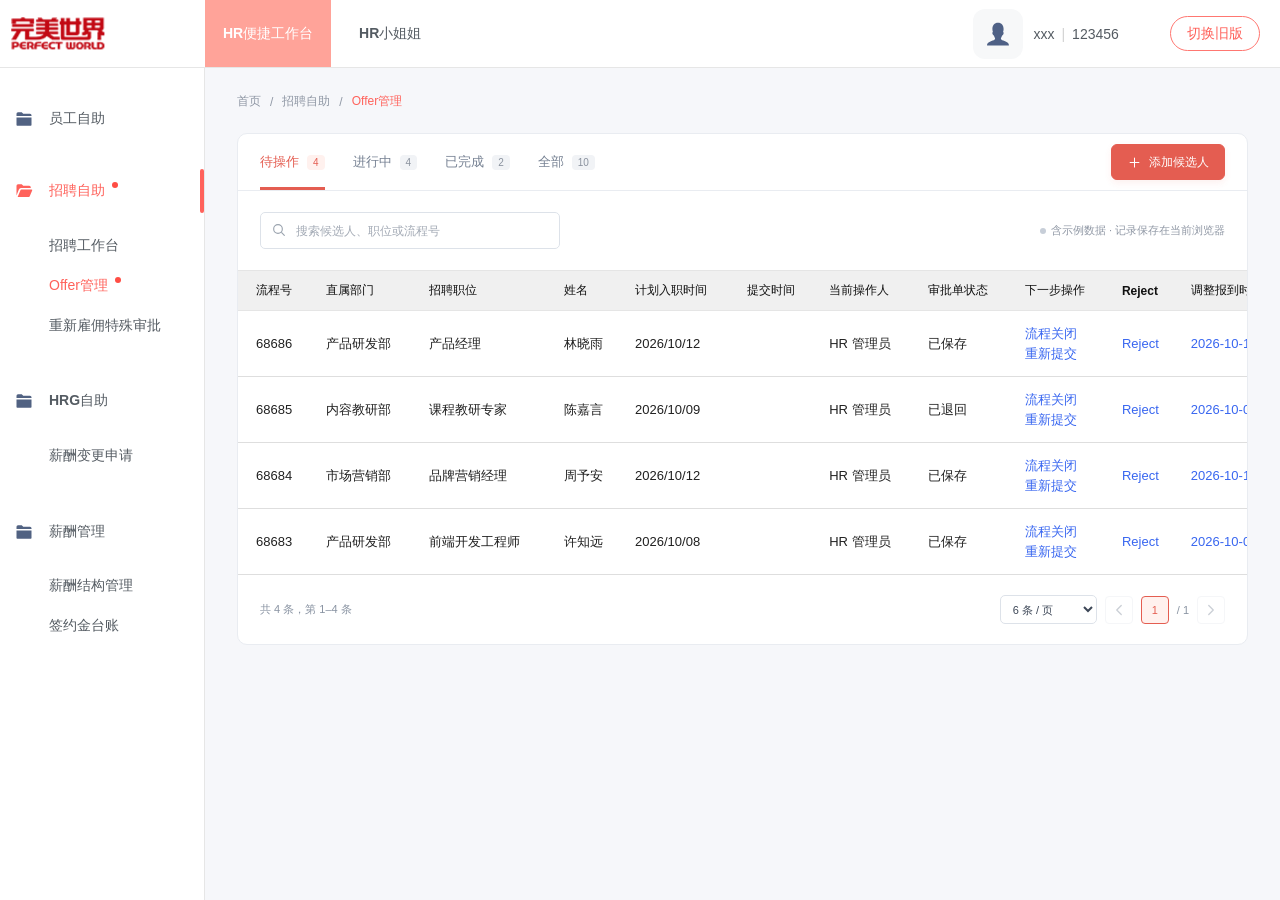
==== index.html @ d9fd983a "Add effective dates and option content to compensation changes" ====
<!doctype html>
<html lang="zh-CN">
<head>
  <meta charset="UTF-8">
  <meta name="viewport" content="width=device-width, initial-scale=1.0">
  <title>Offer流程管理 · HR便捷工作台</title>
  <link rel="stylesheet" href="styles.css?v=20261019-payroll-change-fields">
  <script src="payroll-policy.js?v=20261014-signing-demo" defer></script>
  <script src="employee-payroll.js?v=20261019-payroll-change-fields" defer></script>
  <script src="salary-change.js?v=20261014-signing-demo" defer></script>
  <script src="payroll.js?v=20261014-signing-demo" defer></script>
  <script src="app.js?v=20261014-signing-demo" defer></script>
</head>
<body>
  <header class="reference-header">
    <a class="reference-brand" href="#/offers" data-offer-home aria-label="完美世界首页"><img src="[data-uri]" alt="完美世界 PERFECT WORLD"></a>
    <nav class="reference-workspaces" aria-label="工作台导航">
      <a href="#/offers" class="workspace-tab selected" data-offer-home aria-current="page">HR便捷工作台</a>
      <button type="button" class="workspace-tab" data-shell-entry="HR小姐姐">HR小姐姐</button>
    </nav>
    <div class="reference-profile">
      <span class="reference-avatar" aria-hidden="true"><svg viewBox="0 0 32 32" fill="currentColor"><path d="M16 3c-4.1 0-6.4 3.1-6.4 7.3 0 1.3.2 2.4.6 3.5-.8.3-.8 1.7-.3 2.6.4.8.7 1.3 1.3 1.3.7 1.8 1.5 2.8 1.5 3.4 0 1-1 1.7-2.8 2.4-3.8 1.5-6.4 2.6-6.4 5.5h25c0-2.9-2.6-4-6.4-5.5-1.8-.7-2.8-1.4-2.8-2.4 0-.6.8-1.6 1.5-3.4.6 0 .9-.5 1.3-1.3.5-.9.5-2.3-.3-2.6.4-1.1.6-2.2.6-3.5C22.4 6.1 20.1 3 16 3Z"/></svg></span>
      <span class="reference-user">xxx<span class="reference-user-divider">|</span>123456</span>
      <button type="button" class="switch-legacy" data-shell-entry="旧版系统">切换旧版</button>
    </div>
  </header>
  <aside class="reference-sidebar" aria-label="主导航">
    <nav class="reference-menu" aria-label="自助服务导航">
      <button type="button" class="shell-parent" data-shell-entry="员工自助"><svg viewBox="0 0 24 24" aria-hidden="true" fill="currentColor"><path d="M2 7V5a2 2 0 0 1 2-2h5l2 2h9a2 2 0 0 1 2 2v1H2Zm0 3h20v10a1 1 0 0 1-1 1H3a1 1 0 0 1-1-1V10Z"/></svg><span>员工自助</span></button>
      <div class="recruitment-group">
        <button type="button" class="shell-parent selected" id="recruitment-toggle" aria-expanded="true" aria-controls="recruitment-submenu"><svg viewBox="0 0 24 24" aria-hidden="true" fill="currentColor"><path d="M2 18V5a2 2 0 0 1 2-2h5l2 2h8a2 2 0 0 1 2 2v1H8a3 3 0 0 0-2.8 2L2 18Zm5.4-7.2A1.3 1.3 0 0 1 8.6 10H22a1 1 0 0 1 .9 1.4l-3.4 8A1 1 0 0 1 18.6 20H3.5l3.9-9.2Z"/></svg><span>招聘自助<span class="reference-notification" aria-hidden="true"></span></span></button>
        <div class="reference-submenu" id="recruitment-submenu">
          <button type="button" class="shell-subitem" data-shell-entry="招聘工作台">招聘工作台</button>
          <a href="#/offers" class="shell-subitem selected" data-offer-home aria-current="page"><span>Offer管理<span class="reference-notification" aria-hidden="true"></span></span></a>
          <button type="button" class="shell-subitem" data-shell-entry="重新雇佣特殊审批">重新雇佣特殊审批</button>
        </div>
      </div>
      <div class="hrg-group">
        <button type="button" class="shell-parent" id="hrg-toggle" aria-expanded="true" aria-controls="hrg-submenu"><svg viewBox="0 0 24 24" aria-hidden="true" fill="currentColor"><path d="M2 7V5a2 2 0 0 1 2-2h5l2 2h9a2 2 0 0 1 2 2v1H2Zm0 3h20v10a1 1 0 0 1-1 1H3a1 1 0 0 1-1-1V10Z"/></svg><span>HRG自助</span></button>
        <div class="reference-submenu" id="hrg-submenu">
          <a href="#/hrg/salary-change" class="shell-subitem" data-hrg-page="salary-change">薪酬变更申请</a>
        </div>
      </div>
      <div class="payroll-group">
        <button type="button" class="shell-parent" id="payroll-toggle" aria-expanded="true" aria-controls="payroll-submenu"><svg viewBox="0 0 24 24" aria-hidden="true" fill="currentColor"><path d="M2 7V5a2 2 0 0 1 2-2h5l2 2h9a2 2 0 0 1 2 2v1H2Zm0 3h20v10a1 1 0 0 1-1 1H3a1 1 0 0 1-1-1V10Z"/></svg><span>薪酬管理</span></button>
        <div class="reference-submenu" id="payroll-submenu">
          <a href="#/payroll/projects" class="shell-subitem" data-payroll-page="projects">薪酬结构管理</a>
          <a href="#/payroll/signing-bonus" class="shell-subitem" data-payroll-page="signing-bonus">签约金台账</a>
        </div>
      </div>
    </nav>
  </aside>
  <div class="app-shell">
    <main id="app"></main>
  </div>
  <dialog id="offer-dialog" class="offer-dialog" aria-labelledby="offer-dialog-title">
    <div id="offer-modal-header" class="offer-modal-header"></div>
    <div id="offer-modal-body" class="offer-modal-body"></div>
    <div id="offer-modal-footer" class="offer-modal-footer"></div>
  </dialog>
  <dialog id="employee-payroll-dialog" aria-labelledby="employee-payroll-title">
    <form id="employee-payroll-form" novalidate>
      <div class="dialog-heading"><h2 id="employee-payroll-title">编辑发薪项目</h2><button type="button" class="icon-button" data-close-employee-payroll aria-label="关闭发薪项目编辑">×</button></div>
      <div id="employee-payroll-body"></div>
      <div class="dialog-footer"><button type="button" class="button" data-close-employee-payroll>取消</button><button type="submit" class="button primary" id="save-employee-payroll">保存</button></div>
    </form>
  </dialog>
  <div id="toast" class="toast" popover="manual" role="status" aria-live="polite" hidden></div>
  <dialog id="action-dialog" aria-labelledby="dialog-title"><form id="dialog-form"><div class="dialog-heading"><h2 id="dialog-title"></h2><button type="button" class="icon-button" data-close-dialog aria-label="关闭弹窗"><span data-icon="x"></span></button></div><div id="dialog-content"></div><div class="dialog-footer"><button type="button" class="button" data-close-dialog>取消</button><button class="button primary" type="submit" id="dialog-confirm">确认</button></div></form></dialog>
</body>
</html>
---- styles.css ----
:root{--primary:#e45d51;--primary-hover:#d84e42;--primary-soft:#fff1ee;--text:#253041;--muted:#7b8595;--line:#e9ecf1;--surface:#fff;--background:#f6f7fa;--green:#278668;--radius:10px;font-family:"Microsoft YaHei","PingFang SC",-apple-system,BlinkMacSystemFont,"Segoe UI",sans-serif;color:var(--text);font-size:14px;font-synthesis:none}
*{box-sizing:border-box}body{margin:0;background:var(--background)}button,input,select,textarea{font:inherit}button,a,input,select,textarea{-webkit-tap-highlight-color:transparent}button{cursor:pointer}button:disabled{cursor:not-allowed;opacity:.45}a{color:inherit;text-decoration:none}button{color:inherit}button:focus-visible,a:focus-visible{outline:3px solid #e45d5170;outline-offset:3px}input:focus,select:focus,textarea:focus{outline:0;border-color:var(--primary);box-shadow:0 0 0 3px #e45d5110}svg.icon{width:18px;height:18px;flex-shrink:0;display:inline-block;vertical-align:middle;stroke-width:1.7}[hidden]{display:none!important}.sidebar{position:fixed;inset:0 auto 0 0;width:218px;background:#fff;border-right:1px solid var(--line);z-index:30;display:flex;flex-direction:column}.brand{height:88px;display:flex;gap:11px;align-items:center;padding:0 27px}.brand-symbol{font-family:Arial,sans-serif;font-weight:800;font-size:29px;color:white;letter-spacing:-4px;background:var(--primary);border-radius:12px;width:42px;height:42px;line-height:42px;padding-left:8px;transform:rotate(-4deg)}.brand-symbol span{font-size:26px}.brand strong{font-size:22px;letter-spacing:2px;display:block;line-height:1.3}.brand small{display:block;font-size:10px;letter-spacing:2px;color:var(--muted);margin-top:3px}.workspace-label{font-size:11px;color:#98a0ad;letter-spacing:1px;padding:26px 28px 19px}.nav-group{display:flex;align-items:center;gap:12px;font-size:13px;padding:13px 26px;color:#586274}.nav-chevron{margin-left:auto}.nav-chevron svg.icon{width:13px}.nav-item{display:flex;align-items:center;gap:12px;margin:8px 14px;padding:14px 16px 14px 27px;font-size:13px;border-radius:7px}.nav-item.active{background:var(--primary-soft);color:var(--primary);font-weight:600}.nav-dot{width:6px;height:6px;border-radius:50%;background:currentColor}.sidebar-bottom{margin:auto 18px 20px;padding-top:19px;border-top:1px solid var(--line);display:flex;align-items:center;gap:10px}.sidebar-avatar{height:34px;width:34px;display:grid;place-items:center;background:#f1f3f6;color:#808999;font-size:11px;border-radius:9px}.sidebar-bottom strong{font-size:12px;font-weight:500}.sidebar-bottom small{display:block;color:#98a0ad;font-size:10px;margin-top:5px}.app-shell{margin-left:218px}.topbar{height:70px;background:white;border-bottom:1px solid var(--line);padding:0 32px;display:flex;align-items:center;justify-content:space-between}.platform-name{font-size:14px;font-weight:600;display:flex;align-items:center;gap:18px}.platform-name>span:last-child{font-weight:400;color:var(--muted);font-size:13px}.topbar-divider{height:15px;width:1px;background:#dfe3e9}.user-profile{display:flex;gap:10px;align-items:center;font-size:12px}.user-avatar{width:30px;height:30px;background:#f5e9df;color:#ac7861;border-radius:50%;display:grid;place-items:center;font-size:10px}.environment-badge{color:#7c8490;border:1px solid var(--line);border-radius:4px;font-size:10px;padding:3px 6px;margin-right:10px}main{padding:25px 32px 30px;max-width:1920px;margin:auto;min-height:calc(100vh - 115px)}.breadcrumb{display:flex;align-items:center;gap:9px;color:#9098a5;font-size:12px;margin:0 0 23px}.breadcrumb svg{width:12px!important;height:12px!important}.breadcrumb .current{color:#566173}.page-heading{display:flex;align-items:center;justify-content:space-between;gap:16px;margin-bottom:25px}.eyebrow{font-size:10px;letter-spacing:1.8px;color:#a5aab4;margin-bottom:7px}.page-heading h1{font-size:25px;letter-spacing:.4px;font-weight:600;margin:0 0 9px}.page-heading p{font-size:12px;color:var(--muted);margin:0;line-height:1.8}.button{min-height:35px;border:1px solid #dfe3ea;border-radius:6px;padding:8px 15px;background:#fff;display:inline-flex;justify-content:center;align-items:center;gap:7px;white-space:nowrap;font-size:12px;line-height:1.5;transition:background .15s,border-color .15s}.button:hover{background:#f8f9fb;border-color:#c9ced6}.button.primary{background:var(--primary);border-color:var(--primary);color:#fff;box-shadow:0 3px 7px #e45d5117}.button.primary:hover{background:var(--primary-hover);border-color:var(--primary-hover)}.button.danger{background:#dc4d4d;color:white;border-color:#dc4d4d}.button.large{min-height:40px;padding:10px 18px;font-size:13px}.button.quiet{background:transparent;border-color:transparent;color:var(--muted)}.button svg.icon{height:15px;width:15px}.summary-grid{display:grid;grid-template-columns:repeat(4,1fr);gap:16px;margin-bottom:24px}.summary-card{background:white;border:1px solid var(--line);border-radius:var(--radius);padding:20px 22px;display:flex;justify-content:space-between;gap:12px}.summary-label{color:#727d8c;font-size:12px}.summary-number{font-size:29px;font-weight:600;line-height:1.3;margin-top:10px;font-variant-numeric:tabular-nums;display:flex;align-items:baseline;gap:9px}.summary-number small{font-weight:400;color:#a0a6b1;font-size:11px}.summary-icon{height:37px;width:37px;border-radius:10px;display:grid;place-items:center;background:#f5f6fa;color:#8792a3}.summary-card:first-child .summary-icon{background:#fff2e9;color:#d78d50}.summary-card:nth-child(2) .summary-icon{background:#edf3ff;color:#6c8dcd}.summary-card:nth-child(3) .summary-icon{background:#eef7f3;color:#69a08a}.list-panel{background:#fff;border:1px solid var(--line);border-radius:var(--radius);overflow:hidden}.tab-bar{display:flex;border-bottom:1px solid var(--line);padding:0 22px;gap:28px}.tab{padding:19px 0 16px;border:0;border-bottom:3px solid transparent;background:transparent;font-size:13px;color:#758092;display:flex;gap:8px;align-items:center;white-space:nowrap}.tab.active{color:var(--primary);border-bottom-color:var(--primary);font-weight:600}.tab-count{font-size:10px;font-weight:400;border-radius:4px;padding:2px 6px;color:#8a929e;background:#f1f3f6}.tab.active .tab-count{color:var(--primary);background:var(--primary-soft)}.filters{display:flex;align-items:center;gap:12px;padding:21px 22px}.search-field{position:relative;min-width:220px;width:300px}.search-field>svg{position:absolute;left:11px;top:10px;color:#9aa3ae;width:16px!important;height:16px!important}.search-field input{padding-left:35px;width:100%}.filter-select{width:168px}.filters-note{margin-left:auto;font-size:11px;color:#9098a5;white-space:nowrap}.filters-note span{display:inline-block;height:6px;width:6px;background:#c7ced8;border-radius:50%;margin-right:5px}input,select,textarea{min-width:0;height:37px;padding:8px 11px;color:#3d4757;background:white;border:1px solid #dde2e9;border-radius:5px;font-size:12px;transition:border-color .15s}input::placeholder,textarea::placeholder{color:#a3aab5}select{padding-right:25px}input[readonly],select:disabled{background:#f5f6f8;border-color:#e9ebef;color:#929aa7;box-shadow:none}textarea{height:90px;resize:vertical;line-height:1.8}input[type=checkbox]{accent-color:var(--primary);height:14px;width:14px;padding:0;margin:0;box-shadow:none}input[type=file]{max-width:100%}.table-scroll{overflow-x:auto}.offer-table{width:100%;border-collapse:collapse;white-space:nowrap;text-align:left;font-size:13px;color:#202020;min-width:1120px}.offer-table th{height:40px;padding:10px;background:#f0f0f0;color:#111;font-size:12px;font-weight:600;border-top:1px solid #e5e5e5;border-bottom:1px solid #e5e5e5}.offer-table td{padding:12px 10px;border-bottom:1px solid #dedede;height:66px;vertical-align:middle}.offer-table th:first-child,.offer-table td:first-child{padding-left:18px}.offer-table th:last-child,.offer-table td:last-child{padding-right:18px}.offer-table tbody tr:hover{background:#fcfcfd}.offer-table .secondary{display:block;font-size:10px;color:#929ba8;margin-top:7px}.process-number{font-family:"Segoe UI",sans-serif;color:#667487;font-size:11px}.candidate-name{font-weight:500;display:flex;align-items:center;gap:9px}.candidate-avatar{display:grid;place-items:center;width:29px;height:29px;background:#f1f2f6;color:#8892a3;border-radius:50%;font-size:11px}.status{display:inline-flex;align-items:center;gap:5px;border-radius:4px;padding:4px 7px;font-size:10px;white-space:nowrap}.status::before{content:"";height:4px;width:4px;border-radius:50%;background:currentColor}.status.draft{background:#f1f3f7;color:#818b9b}.status.pending{background:#fff5e6;color:#c38c35}.status.approved{background:#edf7f1;color:#438e6d}.status.rejected{background:#fff0f0;color:#d46667}.status.closed{background:#f1f2f5;color:#959da8}.link-button{border:0;background:transparent;padding:0;color:var(--primary);font-size:12px;cursor:pointer;line-height:1.6}.link-button:hover{text-decoration:underline}.link-button.secondary-link{color:#788496}.row-actions{display:flex;gap:10px;align-items:center}.icon-button{background:transparent;border:0;display:inline-flex;align-items:center;justify-content:center;width:28px;height:28px;color:#8b95a4;border-radius:4px}.icon-button:hover{background:#f0f2f6}.pagination{padding:20px 22px;display:flex;align-items:center;gap:8px;font-size:11px;color:#8993a2}.pagination>span:first-child{margin-right:auto}.pagination select{height:29px;font-size:11px;padding:3px 20px 3px 8px}.page-number{border:1px solid var(--primary);color:var(--primary);background:var(--primary-soft);height:28px;min-width:28px;display:grid;place-items:center;border-radius:4px}.pagination .icon-button{border:1px solid var(--line)}.empty-state{text-align:center;padding:70px 16px;color:#9ba3af}.empty-state svg.icon{width:38px;height:38px;color:#c5ccd6;margin-bottom:14px}.empty-state strong{display:block;font-size:14px;font-weight:500;color:#6c7787;margin-bottom:8px}.empty-state p{font-size:12px;margin:0}.app-footer{padding:0 32px 18px;text-align:center;color:#b3bac5;font-size:10px;letter-spacing:1px}.form-heading{margin-bottom:20px}.heading-left{display:flex;align-items:flex-start;gap:14px}.back-button{background:white;border:1px solid var(--line);width:34px;height:34px;border-radius:7px;display:grid;place-items:center;margin-top:2px;color:#7b8696}.heading-actions{display:flex;align-items:center;gap:12px}.form-layout{display:grid;grid-template-columns:minmax(0,1fr) 192px;gap:22px;align-items:start}.form-stack{min-width:0}.form-card{border:1px solid var(--line);background:white;border-radius:var(--radius);margin-bottom:18px;scroll-margin-top:20px}.section-heading{display:flex;gap:10px;align-items:center;padding:21px 25px 17px;border-bottom:1px solid #f0f2f5}.section-mark{height:16px;width:3px;border-radius:2px;background:var(--primary)}.section-heading h2{font-size:14px;font-weight:600;margin:0}.section-heading .section-subtitle{font-size:11px;color:#99a2af;margin-left:auto}.fields{padding:23px 25px 25px;display:grid;grid-template-columns:repeat(2,minmax(0,1fr));column-gap:28px;row-gap:21px}.field{display:flex;flex-direction:column;gap:8px;min-width:0}.field>label{font-size:12px;color:#667080;line-height:1.5;min-height:18px}.required{color:var(--primary);margin-right:4px}.field .hint{font-size:10px;color:#969fab;line-height:1.6}.field input,.field select,.field textarea{width:100%;height:37px}.field textarea{height:85px}.field.full-width,.full-width{grid-column:1/-1}.field .control-wrap{position:relative}.field .control-wrap input{padding-right:40px}.control-suffix{position:absolute;right:11px;top:10px;font-size:11px;color:#9aa3af;pointer-events:none}.inline-controls{display:flex;align-items:center;gap:8px}.inline-controls>*{min-width:0}.inline-controls .short{max-width:95px}.check-label{display:flex;align-items:center;gap:7px;font-size:12px;color:#758092;line-height:1.6;cursor:pointer}.field .check-label{padding:9px 0}.field .check-label input{height:14px;width:14px;flex-shrink:0}.checks-row{display:flex;flex-wrap:wrap;gap:28px;padding-top:3px}.readonly-box{border:1px solid #e9ebef;background:#f5f6f8;min-height:37px;padding:9px 11px;border-radius:5px;color:#8b95a3;font-size:12px}.headcount-grid{display:grid;grid-template-columns:repeat(4,minmax(0,1fr));gap:0;padding:0;background:#f8f9fb;border:1px solid #e9ecf2;border-radius:7px;overflow:hidden;margin:23px 25px 0}.headcount-item{padding:15px 12px;border-right:1px solid #e9ecf2}.headcount-item:nth-child(4n){border-right:0}.headcount-item:nth-child(n+5){border-top:1px solid #e9ecf2}.headcount-item span{display:block;color:#8b94a2;font-size:10px;line-height:1.6}.headcount-item output{display:block;font-size:20px;margin-top:8px;color:#697589;font-family:"Segoe UI",sans-serif}.headcount-item.vacant output{color:var(--green)}.headcount-caption{font-size:10px;color:#99a2b0;padding:9px 25px 0}.form-rail{position:sticky;top:20px}.rail-panel{background:white;border:1px solid var(--line);border-radius:var(--radius);padding:20px 12px}.rail-title{font-size:12px;font-weight:600;margin:0 10px 16px}.section-nav{display:flex;flex-direction:column;gap:5px}.section-nav a{display:flex;align-items:center;gap:11px;font-size:12px;color:#838d9c;padding:11px 10px;border-radius:5px}.section-nav a span{font-family:"Segoe UI",sans-serif;font-size:10px;color:#a0a8b3}.section-nav a.active{background:var(--primary-soft);color:var(--primary);font-weight:500}.section-nav a.active span{color:var(--primary)}.rail-footer{border-top:1px solid var(--line);margin:16px 10px 0;padding-top:16px;color:#919aa7;font-size:10px;line-height:1.9}.rail-footer strong{font-weight:400;color:var(--primary)}.rail-note{padding:15px 8px;color:#a1a8b4;font-size:10px;line-height:1.9}.form-footer{position:sticky;bottom:0;z-index:15;display:flex;justify-content:space-between;align-items:center;gap:15px;padding:15px 25px;background:#fffffffa;border:1px solid var(--line);border-radius:8px;box-shadow:0 -5px 22px #25304105;margin-top:22px}.form-footer .actions{display:flex;gap:10px}.save-state{font-size:11px;color:#929ba7;display:flex;gap:7px;align-items:center}.save-state svg.icon{height:14px;width:14px}.form-footer .button{min-width:90px}.salary-note{font-size:10px;color:#9a8a74;padding:12px 25px;background:#fffbf5;line-height:1.8;border-radius:0 0 10px 10px;border-top:1px solid #faf0e0}.comparison-wrap{padding:22px 25px}.comparison-table{border-collapse:collapse;width:100%;font-size:12px;table-layout:fixed}.comparison-table th{font-weight:500;text-align:right;padding:12px 14px;background:#f8f9fb;font-size:11px;color:#7c8798}.comparison-table th:first-child{text-align:left;width:28%}.comparison-table th:last-child{color:var(--primary);background:#fff5f2}.comparison-table td{border-bottom:1px solid #eff1f5;padding:11px 14px;text-align:right;color:#6d798a}.comparison-table td:first-child{text-align:left;font-size:11px}.comparison-table input{text-align:right;width:100%;max-width:160px;height:32px}.comparison-table .money-output{font-variant-numeric:tabular-nums}.comparison-table tr.total-row td{padding-top:16px;padding-bottom:16px;background:#fcfcfd;color:#414d60;font-weight:600}.comparison-table tr.total-row td:last-child{color:var(--primary)}.comparison-table .section-break td{height:13px;padding:0;border:0}.growth{font-size:10px;font-weight:400;color:#6d9b7a;display:block;margin-top:6px}.formula-note{font-size:10px;color:#929ba9;line-height:1.9;margin:15px 0 0}.upload-intro{font-size:11px;line-height:1.9;color:#8a95a3;margin:20px 25px 15px;padding:10px 13px;background:#f8f9fc;border-radius:5px;display:flex;gap:8px;align-items:flex-start}.upload-intro svg{width:15px!important;height:15px!important;flex-shrink:0;margin-top:3px}.attachment-list{margin:0 25px 24px}.attachment-row{display:grid;grid-template-columns:150px minmax(0,1fr) auto;align-items:center;padding:15px 0;border-bottom:1px solid var(--line);gap:15px}.attachment-type{font-size:12px;color:#647184;display:flex;gap:9px;align-items:center}.attachment-type>svg{color:#a4adba;width:16px!important;height:16px!important}.file-info{font-size:11px;min-width:0;color:#a0a8b5;overflow-wrap:anywhere}.file-info .file-name{color:#647184;display:block;line-height:1.7}.file-info .file-size{font-size:10px;color:#9aa3ae;margin-top:3px;display:block}.attachment-actions{display:flex;align-items:center;gap:8px}.attachment-actions .button{min-height:30px;font-size:11px;padding:5px 10px}.file-input{display:none}.subsection-label{font-size:12px;font-weight:500;margin:0 0 15px;color:#687487}.interview-area{padding:21px 25px 0}.interview-area textarea{width:100%;height:80px;margin-top:10px}.interview-area label{font-size:12px;color:#667080}.form-error-summary{padding:13px 18px;margin-bottom:18px;background:#fff1f0;color:#cc5d55;border:1px solid #f8d6d1;border-radius:7px;font-size:12px;line-height:1.8}.field.invalid input,.field.invalid select,.attachment-row.invalid{border-color:#e15f56}.field-error{color:#d15d52;font-size:10px}.attachment-row .field-error{grid-column:2/4}.detail-banner{display:flex;align-items:center;justify-content:space-between;gap:12px;border:1px solid #e5eaf4;background:#f0f4fc;border-radius:7px;padding:14px 18px;font-size:12px;line-height:1.8;color:#6d81a3;margin-bottom:18px}.detail-banner span{overflow-wrap:anywhere}.toast{position:fixed;top:24px;left:50%;transform:translateX(-50%);z-index:1000;background:#fff;border:1px solid #e0e8e4;border-radius:9px;padding:14px 22px;box-shadow:0 7px 32px #24344816;color:#487c66;font-size:12px;max-width:calc(100vw - 32px);line-height:1.7}.toast.error{color:#c56154;border-color:#f0d4cf}dialog{width:440px;max-width:calc(100vw - 32px);border:1px solid var(--line);border-radius:12px;padding:0;box-shadow:0 20px 90px #18243122;color:var(--text)}dialog::backdrop{background:#26334850;backdrop-filter:blur(2px)}.dialog-heading{display:flex;align-items:center;justify-content:space-between;padding:20px 23px;border-bottom:1px solid var(--line)}.dialog-heading h2{margin:0;font-size:16px;font-weight:600}#dialog-content{padding:23px;color:#7c8797;font-size:12px;line-height:1.9}#dialog-content .field{margin-top:15px}#dialog-content p{margin:0}.dialog-footer{padding:16px 23px;background:#fafbfc;display:flex;justify-content:flex-end;gap:10px;border-top:1px solid var(--line)}.menu-popover{position:absolute;z-index:40;background:white;border:1px solid var(--line);padding:5px;border-radius:7px;box-shadow:0 6px 25px #25304114;min-width:140px}.menu-popover button{display:block;border:0;background:white;font-size:12px;padding:9px 12px;width:100%;text-align:left;border-radius:4px}.menu-popover button:hover{background:#f7f8fb}.menu-popover button.destructive{color:#cb6159}.detail-mode input:not([type=checkbox]),.detail-mode select,.detail-mode textarea{background:#f8f9fb;color:#647184;border-color:#ecedf1;opacity:1}.detail-mode .checks-row{pointer-events:none}
@media(min-width:1650px){main{padding:30px 42px}.form-layout{grid-template-columns:minmax(0,1fr) 215px;gap:26px}.fields{grid-template-columns:repeat(3,minmax(0,1fr));column-gap:32px}.form-card .fields.two-columns{grid-template-columns:repeat(2,minmax(0,1fr))}}
@media(max-width:1200px){.sidebar{width:188px}.brand{padding:0 20px}.app-shell{margin-left:188px}.topbar{padding:0 24px}main{padding:23px 24px}.form-layout{grid-template-columns:minmax(0,1fr) 165px;gap:16px}.section-nav a{font-size:11px;gap:8px;padding-left:8px}.summary-card{padding:17px}.summary-icon{width:32px;height:32px}.fields{column-gap:19px;padding:21px}.section-heading{padding:20px 21px 17px}.headcount-grid{margin-left:21px;margin-right:21px}.attachment-row{grid-template-columns:115px minmax(0,1fr) auto}.summary-number{font-size:26px}}
@media(max-width:1000px){.sidebar{width:174px}.brand{padding:0 17px}.app-shell{margin-left:174px}.nav-item{font-size:12px;padding-left:18px;margin-left:10px;margin-right:10px}.nav-group{padding-left:22px}.form-layout{display:block}.form-rail{display:none}.summary-icon{display:none}.summary-grid{gap:10px}.summary-card{padding:17px 14px}.filters{flex-wrap:wrap}.filters-note{display:none}.filter-select{width:145px}.topbar{padding:0 20px}.platform-name{font-size:12px}.page-heading h1{font-size:23px}.attachment-row{grid-template-columns:130px minmax(0,1fr) auto}}
@media(max-width:720px){.sidebar{position:static;width:auto;height:65px;flex-direction:row;border-right:0;border-bottom:1px solid var(--line);align-items:center;padding:0 16px;gap:12px}.brand{height:auto;padding:0;gap:8px}.brand-symbol{height:33px;width:33px;line-height:33px;font-size:24px;padding-left:5px;border-radius:9px}.brand-symbol span{font-size:23px}.brand strong{font-size:18px}.brand small{font-size:8px;letter-spacing:1px}.workspace-label,.nav-group,.sidebar-bottom{display:none}.nav-item{margin:0 0 0 auto;padding:9px 11px;font-size:11px}.app-shell{margin-left:0}.topbar{height:46px;padding:0 17px}.platform-name{font-size:11px;gap:10px}.platform-name>span:last-child{font-size:10px}.user-profile{font-size:10px;gap:6px}.user-avatar{width:25px;height:25px;font-size:9px}.environment-badge{display:none}main{padding:18px 16px 22px}.breadcrumb{font-size:10px;margin-bottom:20px;gap:5px}.page-heading{align-items:flex-start;gap:10px;margin-bottom:20px}.page-heading h1{font-size:21px}.page-heading p{font-size:11px;max-width:220px}.button.large{font-size:11px;padding:8px 11px;min-height:36px}.summary-grid{grid-template-columns:repeat(2,1fr);gap:10px;margin-bottom:19px}.summary-card{padding:16px}.summary-icon{display:grid}.summary-label{font-size:11px}.summary-number{font-size:25px;margin-top:7px}.tab-bar{padding:0 15px;gap:22px;overflow-x:auto}.tab{font-size:11px;padding:15px 0 13px;gap:6px}.tab-count{padding:2px 4px}.filters{padding:16px;gap:9px}.search-field{width:100%;min-width:0}.filter-select{flex:1}.pagination{padding:16px;font-size:10px;gap:6px}.pagination select{max-width:85px}.form-heading .heading-actions{display:none}.heading-left{gap:10px}.back-button{width:29px;height:29px}.fields,.fields.two-columns{grid-template-columns:1fr;gap:19px;padding:20px}.section-heading{padding:19px 20px 16px}.section-heading .section-subtitle{font-size:9px}.section-heading h2{font-size:13px}.headcount-grid{grid-template-columns:repeat(2,1fr);margin:20px 20px 0}.headcount-item:nth-child(2n){border-right:0}.headcount-item:nth-child(n+3){border-top:1px solid #e9ecf2}.headcount-caption{padding-left:20px;padding-right:20px}.form-footer{padding:12px 15px;gap:8px}.save-state{font-size:9px;max-width:120px;line-height:1.8}.save-state svg{display:none!important}.form-footer .button{min-width:65px;font-size:11px;padding:7px 11px}.form-footer .actions{gap:7px}.comparison-wrap{padding:17px 14px}.comparison-table th,.comparison-table td{padding:10px 7px;font-size:11px}.comparison-table th{font-size:10px}.comparison-table th:first-child{width:27%}.comparison-table input{padding:6px;font-size:11px;min-width:0}.attachment-list{margin:0 20px 20px}.attachment-row{grid-template-columns:minmax(0,1fr) auto;gap:10px}.file-info{grid-column:1;grid-row:auto}.attachment-actions{grid-column:2;grid-row:1/3}.attachment-type{font-size:11px}.attachment-row .field-error{grid-column:1/-1}.upload-intro{margin:18px 20px 10px;font-size:10px}.interview-area{padding:20px 20px 0}.checks-row{gap:15px}.salary-note{padding:12px 20px}.detail-banner{font-size:11px;flex-wrap:wrap}.app-footer{font-size:9px}.form-error-summary{font-size:11px}}
.status.unsaved{background:#f1f3f7;color:#818b9b}
.list-panel-header{display:flex;align-items:center;gap:18px;padding-right:22px;border-bottom:1px solid var(--line)}
.list-panel-header .tab-bar{flex:1;min-width:0;border-bottom:0}
@media(max-width:720px){.list-panel-header{flex-wrap:wrap;gap:0;padding-right:0}.list-panel-header .tab-bar{flex-basis:100%}.list-panel-header #add-candidate{margin:0 16px 12px auto}}
/* Shared header and navigation retained from the supplied reference. */
:root{--shell-sidebar-width:clamp(205px,14vw,310px);--shell-header-height:clamp(68px,4.3vw,96px);--shell-font-size:clamp(14px,.94vw,21px);--shell-accent:#ff625b;--shell-nav-color:#545b62}
html{scroll-padding-top:calc(var(--shell-header-height) + 20px)}
.reference-header{position:fixed;inset:0 0 auto;z-index:40;height:var(--shell-header-height);display:flex;align-items:stretch;background:#fff;border-bottom:1px solid #e6e6e6;color:var(--shell-nav-color);font-size:var(--shell-font-size)}
.reference-brand{width:var(--shell-sidebar-width);flex-shrink:0;display:flex;align-items:center;padding:0 clamp(10px,.7vw,16px)}
.reference-brand img{display:block;width:clamp(96px,6.4vw,146px);height:auto}
.reference-workspaces{display:flex;align-items:stretch}
.workspace-tab{min-width:clamp(118px,8vw,178px);padding:0 18px;border:0;background:#fff;display:flex;align-items:center;justify-content:center;font-size:var(--shell-font-size);font-weight:600;white-space:nowrap}
.workspace-tab.selected{background:#ffa399;color:#fff}
.workspace-tab:not(.selected):hover{background:#fafafa}
.reference-profile{display:flex;align-items:center;gap:clamp(10px,.8vw,18px);margin-left:auto;padding:0 clamp(20px,1.5vw,34px);white-space:nowrap}
.reference-avatar{width:clamp(50px,3.35vw,74px);height:clamp(50px,3.35vw,74px);display:grid;place-items:center;border-radius:clamp(12px,.8vw,18px);background:#f7f8f9;color:#4f6186}
.reference-avatar svg{width:clamp(28px,1.75vw,40px);height:clamp(28px,1.75vw,40px)}
.reference-user{display:flex;align-items:center;font-weight:400}
.reference-user-divider{color:#d1d1d1;padding:0 7px}
.switch-legacy{border:1px solid #ff7771;color:var(--shell-accent);border-radius:25px;background:white;padding:7px 16px;font-size:var(--shell-font-size);line-height:1.35;margin-left:clamp(25px,3.2vw,72px);white-space:nowrap}
.switch-legacy:hover{background:#fff6f5}
.reference-sidebar{position:fixed;inset:var(--shell-header-height) auto 0 0;width:var(--shell-sidebar-width);background:#fff;border-right:1px solid #e6e6e6;z-index:30;overflow-y:auto;color:var(--shell-nav-color);padding:clamp(20px,1vw,26px) 0}
.reference-menu{display:flex;flex-direction:column}
.shell-parent{position:relative;display:flex;align-items:center;gap:clamp(16px,1vw,24px);width:100%;min-height:clamp(58px,4.8vw,106px);padding:14px clamp(15px,1vw,24px);border:0;background:white;color:var(--shell-nav-color);font-size:var(--shell-font-size);font-weight:600;text-align:left}
.shell-parent>svg{width:clamp(18px,1.3vw,28px);height:clamp(18px,1.3vw,28px);flex-shrink:0;color:#516282}
.shell-parent>span,.shell-subitem>span{position:relative;display:inline-block}
.shell-parent.selected,.shell-parent.selected>svg,.shell-subitem.selected{color:var(--shell-accent)}
.shell-parent.selected::after{content:"";position:absolute;right:0;top:14%;bottom:14%;width:clamp(4px,.28vw,6px);background:var(--shell-accent);border-radius:5px}
.recruitment-group{margin-top:clamp(10px,.85vw,20px)}
.reference-notification{position:absolute;width:6px;height:6px;right:-13px;top:0;border-radius:50%;background:#ff4d44}
.reference-submenu{display:flex;flex-direction:column;padding:4px 0 14px}
.shell-subitem{display:flex;align-items:center;width:100%;min-height:clamp(40px,2.8vw,63px);padding:11px 12px 11px clamp(49px,3.35vw,76px);border:0;background:#fff;color:var(--shell-nav-color);font-size:var(--shell-font-size);font-weight:400;text-align:left;white-space:nowrap}
.shell-subitem:hover,.shell-parent:hover{background:#fffafa}
.app-shell{margin-left:var(--shell-sidebar-width);padding-top:var(--shell-header-height)}
.app-shell>main{min-height:calc(100vh - var(--shell-header-height))}
.breadcrumb .current{color:var(--shell-accent)}
.form-rail{top:calc(var(--shell-header-height) + 20px)}
.form-card{scroll-margin-top:calc(var(--shell-header-height) + 20px)}
@media(max-width:1000px){.reference-profile{gap:8px;padding:0 15px}.switch-legacy{margin-left:12px;padding:6px 10px}.reference-avatar{width:40px;height:40px}.workspace-tab{min-width:108px;padding:0 12px}.reference-user-divider{padding:0 5px}}
@media(max-width:720px){
  :root{--shell-header-height:108px;--shell-font-size:12px}
  .reference-header{display:grid;grid-template-columns:105px minmax(0,1fr);grid-template-rows:60px 48px;padding:0 12px}
  .reference-brand{width:auto;padding:0}.reference-brand img{width:96px}
  .reference-workspaces{grid-column:1/-1;grid-row:2;align-items:stretch}
  .workspace-tab{min-width:100px;padding:0 12px;font-size:12px}
  .reference-profile{grid-column:2;grid-row:1;padding:0;gap:7px;justify-self:end}
  .reference-avatar{height:30px;width:30px;border-radius:8px}.reference-avatar svg{width:22px;height:22px}
  .reference-user{font-size:11px}.reference-user-divider{padding:0 4px}
  .switch-legacy{position:absolute;bottom:10px;right:12px;margin:0;font-size:11px;padding:5px 9px}
  .reference-sidebar{position:relative;inset:auto;width:100%;padding:calc(var(--shell-header-height) + 8px) 12px 8px;border-right:0;border-bottom:1px solid #e6e6e6;z-index:20;overflow:visible}
  .reference-menu{display:grid;grid-template-columns:1fr 1fr}.recruitment-group{display:contents}
  .shell-parent{min-height:42px;padding:10px 8px;font-size:12px;gap:9px}.shell-parent>svg{height:17px;width:17px}
  .shell-parent.selected::after{width:3px;top:20%;bottom:20%}
  .reference-submenu{grid-column:1/-1;display:flex;flex-direction:row;flex-wrap:wrap;padding:4px 0;gap:1px}
  .shell-subitem{min-height:36px;width:auto;padding:8px 13px;font-size:11px}
  .reference-notification{height:4px;width:4px;right:-9px}
  .app-shell{margin-left:0;padding-top:0}
}
html.offer-modal-open,html.offer-modal-open body{overflow:hidden}
.offer-dialog{width:min(1240px,calc(100vw - 64px));height:min(920px,calc(100dvh - 64px));max-width:none;max-height:none;padding:0;overflow:hidden;background:var(--background);border:1px solid #e4e7ed;border-radius:12px}
.offer-dialog[open]{display:flex;flex-direction:column}
.offer-dialog::backdrop{background:#26334866;backdrop-filter:blur(1px)}
.offer-modal-header{flex-shrink:0;padding:22px 26px 19px;background:#fff;border-bottom:1px solid var(--line)}
.offer-modal-header .form-heading{margin:0;gap:16px;align-items:center}
.offer-modal-header .heading-left{flex:1;min-width:0}
.offer-modal-header h1{font-size:22px;margin-bottom:8px}
.offer-modal-header .heading-actions{display:flex}
.offer-modal-header .heading-actions:empty{display:none}
.offer-modal-close{width:32px;height:32px;flex-shrink:0}
.offer-modal-body{flex:1;min-height:0;overflow:auto;overscroll-behavior:contain;padding:22px 24px;scroll-padding:16px}
.offer-dialog .form-layout{display:block}
.offer-dialog .fields{grid-template-columns:repeat(2,minmax(0,1fr))}
.offer-dialog .headcount-grid{margin-top:14px}
.offer-dialog .headcount-item{display:flex;align-items:center;justify-content:space-between;gap:8px;min-height:36px;padding:8px 12px}
.offer-dialog .headcount-item span{font-size:11px;line-height:1.4}
.offer-dialog .headcount-item output{flex-shrink:0;min-width:2ch;margin-top:0;font-size:14px;line-height:20px;text-align:right;font-variant-numeric:tabular-nums}
.offer-dialog .headcount-caption{padding-top:6px}
.salary-with-cr{display:flex;align-items:center;gap:10px;min-width:0}
.salary-with-cr>.control-wrap{flex:1;min-width:0}
.salary-cr{display:flex;align-items:center;gap:6px;flex:0 0 106px;min-width:0}
.salary-cr>label{font-size:11px;color:#7b8595;white-space:nowrap}
.salary-cr>.control-wrap{flex:1;min-width:0}
.field .salary-cr input{padding:8px;text-align:right;font-size:11px}
.signing-bonus-module{margin:0 25px 25px;border:1px solid #e2e6ed;border-radius:7px;padding:20px 22px;background:#fff}
.signing-bonus-module h3{font-size:13px;font-weight:600;color:#d68a45;margin:0 0 20px}
.signing-toggle{margin-bottom:19px}.signing-toggle .check-label{color:#566477}
.signing-bonus-module.is-disabled .signing-toggle{margin-bottom:0}
.signing-bonus-details{min-width:0;margin:0;padding:0;border:0}
.signing-settings{display:flex;flex-direction:column;gap:15px;margin-bottom:17px}
.signing-settings .field{display:grid;grid-template-columns:110px minmax(0,220px);gap:9px 12px;align-items:center}
.signing-settings .field>label{margin:0;text-align:right;font-size:12px;color:#586477}
.signing-settings .field-error{grid-column:2}
.signing-amount-row{display:flex;align-items:center;gap:22px;flex-wrap:wrap}
.signing-amount-row>.field{flex:0 1 342px}
.signing-amount-row .link-button{font-size:12px;color:#4f85c9;text-decoration:underline}
.signing-rhythm{display:flex;gap:5px;flex-wrap:wrap;margin:0 0 15px;font-size:12px;line-height:1.8}
.signing-rhythm strong{font-weight:500;color:#566477}.signing-rhythm>span{color:#dc8186}
.signing-table-wrap{max-width:850px;overflow-x:auto}
.signing-table{border-collapse:collapse;table-layout:fixed;width:100%;font-size:12px;color:#536173;text-align:left}
.signing-table th{font-weight:400;padding:12px 13px;background:#f4f5f7;border-bottom:1px solid var(--line)}
.signing-table td{padding:13px;border-bottom:1px solid var(--line);vertical-align:top}
.signing-table th:nth-child(1){width:34%}.signing-table th:nth-child(2){width:28%}.signing-table th:nth-child(3){width:38%}
.signing-table .field{gap:6px}.signing-table input{width:100%;font-size:12px;padding:8px}
.signing-calculated{display:block;padding-top:9px;font-size:11px;color:#a2aab5;line-height:1.8;overflow-wrap:anywhere}
.signing-calculated.has-value{color:#556579;font-size:12px;font-variant-numeric:tabular-nums}
.signing-table tfoot th,.signing-table tfoot td{padding:13px;background:#fafbfc;border-bottom:0;font-weight:500}
#signing-ratio-total.incomplete{color:#d46b62}
.signing-schedule-error{color:#cf665d;font-size:11px;margin-top:12px;line-height:1.7}
.signing-bonus-module.is-disabled .signing-bonus-details{opacity:.55}
.signing-bonus-details:disabled input{background:#f5f6f8;color:#929ba8;cursor:not-allowed}
.equity-settings{margin-bottom:0}
.equity-settings .equity-details .field{grid-template-columns:110px minmax(0,1fr);align-items:start}
.equity-settings .equity-details label{padding-top:8px}
.equity-details textarea{height:110px;min-height:85px}
.equity-details:disabled textarea{background:#f5f6f8;color:#929ba8;cursor:not-allowed}
.offer-dialog .form-card{scroll-margin-top:16px}
.offer-dialog .form-card:last-of-type{margin-bottom:0}
.offer-modal-footer{flex-shrink:0;background:#fff;border-top:1px solid var(--line)}
.offer-modal-footer .form-footer{position:static;margin:0;padding:16px 26px;border:0;border-radius:0;box-shadow:none;background:#fff}
.toast[popover]{right:auto;bottom:auto;margin:0}
@media(max-width:1000px){.offer-dialog .form-layout{display:block}}
@media(max-width:720px){
  .offer-dialog{width:calc(100vw - 16px);height:calc(100dvh - 16px);border-radius:10px}
  .offer-modal-header{padding:16px}.offer-modal-header h1{font-size:20px}
  .offer-modal-header .form-heading{gap:9px}.offer-modal-header .page-heading p{max-width:none;font-size:10px}
  .offer-modal-header .heading-actions .button{font-size:10px;padding:6px 9px}
  .offer-modal-body{padding:14px 12px}.offer-dialog .fields{grid-template-columns:1fr}
  .offer-dialog .fields,.offer-dialog .section-heading{padding-left:16px;padding-right:16px}
  .signing-bonus-module{margin:0 16px 18px;padding:16px 12px}
  .signing-settings .field{display:flex;gap:8px;align-items:stretch}.signing-settings .field>label{text-align:left}
  .signing-amount-row{gap:10px}.signing-amount-row>.field{flex:1 1 100%}
  .signing-rhythm{font-size:11px}.signing-table th,.signing-table td{padding:10px 6px;font-size:11px}
  .signing-table input{font-size:11px;padding:7px 5px}
  .signing-table th:nth-child(1){width:36%}.signing-table th:nth-child(2){width:27%}.signing-table th:nth-child(3){width:37%}
  .signing-calculated,.signing-calculated.has-value{font-size:10px}.signing-table .field-error{font-size:10px;line-height:1.7}
  .offer-modal-footer .form-footer{padding:10px 12px;flex-wrap:wrap;gap:7px}
  .offer-modal-footer .save-state{max-width:none;width:100%}.offer-modal-footer .actions{margin-left:auto}
}
.comparison-scroll{overflow-x:auto}
.reference-comparison{min-width:580px}
.reference-comparison .comparison-label-col{width:17%}.reference-comparison .comparison-value-col{width:33%}
.reference-comparison th:first-child{width:50%}.reference-comparison th{text-align:left}
.reference-comparison td.comparison-label{text-align:left;font-size:11px;white-space:nowrap}
.reference-comparison td:nth-child(2){border-right:1px solid var(--line);padding-right:24px}
.reference-comparison td:nth-child(3){padding-left:24px}
.reference-comparison .total-row td.comparison-label{color:#414d60}
.salary-submodule{margin:0 25px 18px;padding:18px 22px;border:1px solid #e2e6ed;border-radius:7px;background:#fff}
.salary-subheading{display:flex;align-items:center;gap:16px;flex-wrap:wrap;margin-bottom:14px}
.salary-subheading h3{font-size:13px;font-weight:600;color:#586477;margin:0}
.salary-subheading>span{font-size:11px;color:#929ba8}.salary-subheading>span:first-of-type{margin-left:auto}
.salary-rule-fields{display:grid;grid-template-columns:repeat(2,minmax(0,1fr));gap:18px 24px;margin:0 0 16px;padding:0;border:0;min-width:0}
.salary-rule-details,.bonus-rule-details{margin:0;padding:0;border:0;min-width:0}
.monthly-rule-controls{display:grid;grid-template-columns:minmax(130px,.8fr) minmax(150px,1fr) repeat(2,minmax(160px,1fr));gap:12px 16px;align-items:start}
.monthly-rule-controls .salary-rule-details,.monthly-rule-controls .salary-rule-fields{display:contents}
.monthly-rule-controls .field{gap:6px}
.monthly-rule-notes{grid-column:1/-1;display:flex;align-items:center;gap:10px 20px;flex-wrap:wrap}
.monthly-rule-notes .salary-rule-hint{margin:0}.monthly-rule-notes .check-label{white-space:nowrap}
.monthly-rule-controls .salary-rule-error{grid-column:1/-1;margin:0}
.salary-rule-hint{font-size:11px;line-height:1.9;color:#939ca9;margin:0 0 17px}
.salary-rule-error{font-size:11px;color:#cf665d;margin:12px 0 0;line-height:1.8}
.salary-breakdown{margin-top:12px;padding:10px 14px;border-radius:5px;background:#f8f9fb;color:#7c8999;font-size:11px;line-height:1.9}
.salary-breakdown>div{display:flex;align-items:baseline;gap:10px;flex-wrap:wrap}.salary-breakdown>div+div{margin-top:7px}
.salary-breakdown strong{font-size:12px;font-weight:500;color:#586b81}.salary-breakdown>div>span:first-child{min-width:74px}
.bonus-rule{padding:12px 0;border-top:1px solid var(--line)}.bonus-rule:last-child{padding-bottom:0}
.bonus-rule-controls{display:grid;grid-template-columns:repeat(3,minmax(0,1fr));gap:16px;align-items:start}
.bonus-rule-details{display:contents}
.bonus-rule-controls .field{display:grid;grid-template-columns:auto minmax(0,1fr);align-items:center;gap:6px 8px}
.bonus-rule-controls .field>label{white-space:nowrap}.bonus-rule-controls .hint,.bonus-rule-controls .field-error{grid-column:2}
.bonus-target-summary{margin-top:8px;font-size:11px;color:#8594a5;line-height:1.8}
@media(max-width:1000px){
  .monthly-rule-controls{grid-template-columns:repeat(2,minmax(0,1fr))}
  .bonus-rule-controls .field{display:flex;align-items:stretch}
}
@media(max-width:720px){
  .salary-submodule{margin:0 16px 18px;padding:16px 12px}
  .salary-subheading{gap:8px}.salary-subheading>span{font-size:10px}
  .bonus-rule-controls{grid-template-columns:1fr;gap:12px}
  .salary-breakdown{padding:12px}.salary-breakdown>div{gap:5px 8px}.salary-breakdown>div>span:first-child{width:100%}
}
@media(max-width:560px){.monthly-rule-controls{grid-template-columns:1fr}}
@media(prefers-reduced-motion:reduce){*{scroll-behavior:auto!important;transition:none!important}}

/* Reference list: each operation has its own column. */
.offer-table .link-button{color:#3866f0;font-size:13px;line-height:1.5;white-space:nowrap}
.offer-table .link-button:hover{text-decoration:underline}
.offer-table .next-step-actions{display:flex;flex-direction:column;align-items:flex-start;gap:0}
.offer-table .submission-time{display:block;font-size:12px;margin-top:3px}

/* Payroll project management and signing bonus ledger. */
.payroll-group{margin-top:clamp(10px,.85vw,20px)}
.hrg-group{margin-top:clamp(10px,.85vw,20px)}
.payroll-page-heading{display:flex;align-items:center;justify-content:space-between;gap:16px;padding:20px 22px;border-bottom:1px solid var(--line)}
.payroll-page-heading h1{font-size:18px;font-weight:600;margin:0;color:#283448}
.payroll-filters{display:flex;align-items:center;gap:20px;padding:20px 22px}
.payroll-filters .search-field{width:300px;max-width:100%}
.payroll-filter{display:flex;align-items:center;gap:10px;font-size:12px;color:#667080;white-space:nowrap}
.payroll-filter select{min-width:128px;height:37px}
.payroll-table{width:100%;min-width:940px;border-collapse:collapse;white-space:nowrap;text-align:left;font-size:13px;color:#202020}
.payroll-table th{height:40px;background:#f0f0f0;font-weight:600;font-size:12px;border-top:1px solid #e5e5e5;border-bottom:1px solid #e5e5e5}
.payroll-table th,.payroll-table td{padding:12px 14px}
.payroll-table>tbody>tr>td{height:58px;border-bottom:1px solid #e5e5e5}
.payroll-table>tbody>tr:not(.ledger-detail-row):hover{background:#fcfcfd}
.payroll-table th:first-child,.payroll-table td:first-child{padding-left:22px}
.payroll-table th:last-child,.payroll-table td:last-child{padding-right:22px}
.payroll-row-actions{display:flex;align-items:center;gap:16px}
.payroll-row-actions .link-button{color:#3866f0;font-size:13px;white-space:nowrap}
.payroll-row-actions .link-button:hover{text-decoration:underline}
.payroll-remarks{display:block;max-width:150px;overflow:hidden;text-overflow:ellipsis}
.payroll-status{display:inline-block;font-size:12px;color:#738093}
.payroll-status.enabled{color:#27916e}.payroll-status.incomplete{color:#c88631}
.signing-ledger-table{min-width:940px}
.payroll-table .ledger-detail-row>td{padding:0 22px 18px;background:#fafbfc}
.ledger-detail-row[hidden]{display:none}
.ledger-schedule{white-space:normal;padding:18px 20px;background:#fff;border:1px solid var(--line);border-radius:6px;margin-top:16px}
.ledger-schedule-heading{display:flex;align-items:center;justify-content:space-between;gap:20px;margin-bottom:16px;color:#566173;font-size:12px}
.ledger-schedule-heading strong{font-size:13px;font-weight:600}.ledger-schedule-heading span{color:#8993a2}
.ledger-schedule-table{border-collapse:collapse;width:100%;text-align:left;white-space:nowrap}
.ledger-schedule-table th,.ledger-schedule-table td{font-size:12px;padding:10px 14px;height:auto;border-bottom:1px solid var(--line)}
.ledger-schedule-table th{background:#f7f8fa;border-top:0}.ledger-schedule-table tfoot{background:#fafbfc}
.ledger-plan-note{font-size:12px;line-height:1.8;color:#b78142;margin:14px 0 0}
@media(max-width:720px){
  .payroll-group{display:contents}
  .hrg-group{display:contents}
  #hrg-toggle{grid-column:1/-1}
  #payroll-toggle{grid-column:1/-1}
  .payroll-page-heading{padding:18px 16px;flex-wrap:wrap;gap:12px}
  .payroll-page-heading h1{font-size:16px}
  .payroll-page-heading .button{font-size:11px;padding:8px 10px}
  .payroll-filters{padding:16px;gap:12px;flex-wrap:wrap}
  .payroll-filters .search-field{width:100%}
  .payroll-page .pagination{flex-wrap:wrap}
}

.employee-payroll-table{min-width:1320px;table-layout:fixed}
.employee-payroll-table .link-button{color:#3866f0}
.employee-payroll-table .link-button:hover{text-decoration:underline}
.employee-payroll-table .employee-number-col{width:88px}
.employee-payroll-table .employee-name-col{width:80px}
.employee-payroll-table .employee-department-col{width:auto}
.employee-payroll-table .employee-job-col{width:140px}
.employee-payroll-table .employee-item-col{width:110px}
.employee-payroll-table .employee-updated-col{width:158px}
.employee-payroll-table .employee-actions-col{width:220px}
.employee-payroll-table th:last-child,.employee-payroll-table td:last-child{position:sticky;right:0;background:#fff;box-shadow:-1px 0 0 #e5e5e5}
.employee-payroll-table th:last-child{background:#f0f0f0}
.employee-payroll-table .employee-pay-summary{white-space:normal;overflow-wrap:anywhere;line-height:1.6}
.employee-payroll-table .payroll-row-actions{gap:12px}
.employee-history-count{font-size:13px;color:#68768b;margin:0 0 16px}
.employee-history-filter{display:flex;flex-wrap:wrap;align-items:flex-end;gap:12px 24px;margin-bottom:20px;padding:16px 20px;background:#fff;border:1px solid var(--line);border-radius:8px}
.employee-history-filter .field{flex:1;min-width:0;max-width:420px}
.employee-history-filter select{width:100%;min-width:0}
.employee-history-filter .employee-history-count{margin:0 0 10px;white-space:nowrap}
.employee-history-heading{font-size:13px;font-weight:600;color:#68768b;margin:0 0 14px}
.employee-history-record{background:#fff;border:1px solid var(--line);border-radius:8px;margin-bottom:16px;overflow:hidden}
.employee-history-record summary{display:flex;flex-wrap:wrap;align-items:center;gap:10px 20px;padding:16px 20px;cursor:pointer;font-size:13px}
.employee-history-record summary::before{content:'▸';color:#3866f0}
.employee-history-record[open] summary::before{content:'▾'}
.employee-history-record summary time,.employee-history-record summary span{color:#68768b}
.employee-history-scroll{overflow-x:auto}
.employee-history-table{width:100%;min-width:500px;border-collapse:collapse;table-layout:fixed;text-align:left;font-size:12px}
.employee-history-table th,.employee-history-table td{padding:12px 20px;border-top:1px solid var(--line);white-space:pre-wrap;overflow-wrap:anywhere;line-height:1.7}
.employee-history-table thead{background:#f6f7fa}.employee-history-table th{font-weight:500}.employee-history-table td:last-child{color:#3866f0}
.employee-history-empty{padding:70px 20px;text-align:center;color:#8993a2;background:#fff;border:1px solid var(--line);border-radius:8px}
.employee-payroll-table td:nth-child(3),.employee-payroll-table td:nth-child(4){white-space:normal;overflow-wrap:anywhere;line-height:1.6}
html.employee-payroll-open,html.employee-payroll-open body{overflow:hidden}
#employee-payroll-dialog{width:min(1120px,calc(100vw - 48px));max-width:none;height:min(920px,calc(100dvh - 48px));max-height:none;overflow:hidden}
#employee-payroll-form{height:100%;display:flex;flex-direction:column;min-height:0}
#employee-payroll-form>.dialog-heading,#employee-payroll-form>.dialog-footer{flex-shrink:0}
#employee-payroll-body{overflow:auto;flex:1;min-height:0;padding:20px 24px;background:#f6f7fa;scroll-padding:20px}
.employee-identity{display:grid;grid-template-columns:repeat(4,minmax(0,1fr));gap:12px 24px;margin:0 0 20px;padding:16px 20px;border:1px solid var(--line);border-radius:8px;background:#fff}
.employee-identity dt{font-size:11px;color:#8993a2;margin-bottom:7px}.employee-identity dd{margin:0;font-size:13px;color:#354255;overflow-wrap:anywhere}
.employee-pay-section,.employee-change-metadata{padding:18px 20px;border:1px solid var(--line);border-radius:8px;background:#fff;margin-bottom:16px}
.employee-change-metadata .field{max-width:300px}
.employee-pay-section:last-child{margin-bottom:0}
.employee-pay-section h3{font-size:14px;font-weight:600;color:#354255;margin:0 0 16px}
.employee-readonly-badge{display:inline-block;font-size:11px;font-weight:400;color:#788496;background:#f3f5f8;border-radius:4px;padding:4px 8px;margin-left:8px;vertical-align:middle}
.employee-signing-summary{display:grid;grid-template-columns:repeat(3,minmax(0,1fr));gap:16px;margin:0}
.employee-signing-summary dt{font-size:11px;color:#8993a2;margin-bottom:8px}
.employee-signing-summary dd{margin:0;font-size:13px;color:#354255;overflow-wrap:anywhere}
.employee-signing-table{min-width:540px}
.employee-signing-note{font-size:12px;color:#8993a2;line-height:1.8;margin:14px 0 0}
.employee-pay-section .field{gap:6px}
.employee-monthly-row{display:grid;grid-template-columns:repeat(5,minmax(0,1fr));gap:12px 14px;align-items:start}
.employee-fields-inline{display:contents;margin:0;padding:0;border:0;min-width:0}
.employee-fields-inline[hidden]{display:none}
.employee-control{display:flex;align-items:center;position:relative;min-width:0}
.employee-control input{padding-right:36px;width:100%;min-width:0}
.employee-control>span{position:absolute;right:10px;pointer-events:none;color:#8f99a8;font-size:11px;white-space:nowrap}
.employee-split-result{margin-top:14px;font-size:12px;color:#68768b;line-height:1.8}
.employee-bonus-row{display:grid;grid-template-columns:repeat(3,minmax(0,1fr));gap:12px 20px;padding:14px 0;border-top:1px solid var(--line)}
.employee-bonus-row:last-child{padding-bottom:0}
.employee-bonus-row .field{display:grid;grid-template-columns:auto minmax(0,1fr);align-items:center;gap:6px 8px}
.employee-bonus-row .field>label{white-space:nowrap}
.employee-conditional{min-width:0;margin:16px 0 0;padding:0;border:0}
.employee-signing-settings{display:grid;grid-template-columns:repeat(3,minmax(0,1fr));gap:16px 20px;align-items:end}
.employee-payment-scroll{overflow-x:auto;margin-top:18px}
.employee-payment-table{width:100%;border-collapse:collapse;table-layout:fixed;text-align:left;font-size:12px;color:#68768b}
.employee-payment-table th,.employee-payment-table td{padding:10px 12px;border-bottom:1px solid var(--line)}
.employee-payment-table th{background:#f6f7fa;font-weight:500}.employee-payment-table th:first-child{width:18%}
.employee-payment-table input{width:100%;min-width:0;height:37px;font-size:12px}
.employee-payment-table tfoot{background:#fafbfc}.employee-payment-table output{font-variant-numeric:tabular-nums}
.employee-policy-info{font-size:12px;color:#68768b;padding:10px 0}
.employee-policy-notice{font-size:12px;line-height:1.8;padding:10px 12px;background:#fff9ef;color:#a9742b;border-radius:5px;margin-top:16px}
.employee-long-term-fields input{width:100%;min-width:0}
@media(max-width:1050px){
  .employee-monthly-row{grid-template-columns:repeat(3,minmax(0,1fr))}
  .employee-bonus-row .field{display:flex;align-items:stretch}
}
@media(max-width:720px){
  #employee-payroll-dialog{width:calc(100vw - 16px);height:calc(100dvh - 16px)}
  #employee-payroll-body{padding:12px}
  #employee-payroll-form>.dialog-heading{padding:16px}
  #employee-payroll-form>.dialog-footer{padding:12px 16px}
  .employee-identity{grid-template-columns:repeat(2,minmax(0,1fr));gap:14px;padding:14px;margin-bottom:12px}
  .employee-history-filter{padding:14px;gap:12px;margin-bottom:14px}
  .employee-history-filter .field{flex-basis:100%;max-width:none}
  .employee-history-filter .employee-history-count{margin:0}
  .employee-pay-section{padding:16px 12px;margin-bottom:12px}
  .employee-monthly-row,.employee-bonus-row,.employee-signing-settings{grid-template-columns:1fr}
  .employee-payment-table{min-width:410px}
  .employee-pay-section h3{font-size:13px}
  .employee-signing-summary{grid-template-columns:repeat(2,minmax(0,1fr));gap:14px}
}

/* HRG salary change applications share the employee compensation editor. */
.salary-change-table{min-width:1150px;table-layout:fixed}
.salary-change-table th,.salary-change-table td{padding:12px 10px}
.salary-change-table .salary-change-department,.salary-change-table .salary-change-items{white-space:normal;overflow-wrap:anywhere;line-height:1.6}
.salary-change-table th:last-child,.salary-change-table td:last-child{position:sticky;right:0;background:#fff;box-shadow:-1px 0 0 #e5e5e5}
.salary-change-table th:last-child{background:#f0f0f0}
.salary-change-table .link-button{color:#3866f0}
.salary-change-metadata,.salary-change-comparison{padding:18px 20px;background:#fff;border:1px solid var(--line);border-radius:8px;margin-bottom:16px}
.salary-change-metadata h3,.salary-change-comparison h3{font-size:14px;color:#354255;margin:0 0 16px;font-weight:600}
.salary-change-fields,.salary-change-detail{display:grid;grid-template-columns:repeat(2,minmax(0,1fr));gap:16px 24px;margin:0}
.salary-change-fields .field>input,.salary-change-fields .field>select,.salary-change-fields textarea{width:100%}
.salary-change-fields textarea{height:80px}
.salary-change-hint{font-size:12px;color:#8993a2;line-height:1.8;margin:14px 0 0}
.salary-change-placeholder{padding:26px;text-align:center;color:#8993a2;font-size:13px;border:1px dashed #dfe3ea;border-radius:8px;margin-bottom:16px}
.salary-change-summary{display:grid;grid-template-columns:repeat(3,minmax(0,1fr));gap:14px;margin-bottom:18px}
.salary-change-summary>div{padding:15px 16px;background:#f6f7fa;border-radius:6px}
.salary-change-summary>div:nth-child(2){background:#fff3f0}
.salary-change-summary span{display:block;color:#8993a2;font-size:11px;margin-bottom:9px}
.salary-change-summary strong{font-weight:600;font-size:20px;color:#354255;font-variant-numeric:tabular-nums}
.salary-change-summary small{display:block;color:#8993a2;font-size:10px;font-weight:400;margin-top:6px}
.salary-change-comparison .employee-history-table th,.salary-change-comparison .employee-history-table td{padding:10px 14px}
.salary-change-detail dt{font-size:11px;color:#8993a2;margin-bottom:8px}
.salary-change-detail dd{margin:0;font-size:13px;line-height:1.8;color:#354255;white-space:pre-wrap;overflow-wrap:anywhere}
.salary-change-structure-title{font-size:13px;font-weight:600;color:#68768b;margin:0 0 14px}
@media(max-width:720px){
  .salary-change-metadata,.salary-change-comparison{padding:16px 12px;margin-bottom:12px}
  .salary-change-fields{grid-template-columns:1fr;gap:16px}
  .salary-change-summary{grid-template-columns:1fr;gap:8px}
  .salary-change-summary>div{display:flex;align-items:center;justify-content:space-between;gap:12px;padding:12px}
  .salary-change-summary span{margin:0}.salary-change-summary strong{font-size:16px}
  .salary-change-summary small{display:inline;font-size:10px;margin-left:6px}
}

/* Offer dialog: reference-style form presentation; fields and behavior are unchanged. */
#offer-dialog{width:calc(100vw - 48px);height:calc(100dvh - 40px);border:1px solid #888;border-radius:4px;background:#fff;box-shadow:0 8px 36px #0005;color:#222}
#offer-dialog::backdrop{background:#0005;backdrop-filter:none}
#offer-dialog .offer-modal-header{position:relative;padding:0;background:#fff;border-bottom:0}
#offer-dialog .form-heading{display:grid;grid-template-columns:minmax(0,1fr) auto;gap:0;align-items:center}
#offer-dialog .heading-left,#offer-dialog .heading-left>div{display:contents}
#offer-dialog .offer-modal-header h1{grid-column:1/-1;grid-row:1;margin:0;padding:17px 70px;background:#f5f5f5;border-bottom:1px solid #c6c6c6;color:#b15a06;font-size:24px;font-weight:700;line-height:1.4;letter-spacing:0;text-align:center}
#offer-dialog .offer-modal-header p{grid-column:1;grid-row:2;max-width:none;margin:0;padding:17px 32px 7px;color:#666;font-size:14px;line-height:1.7}
#offer-dialog .offer-modal-header p .badge{background:none;border:0;border-radius:0;padding:0;color:#444;font-size:13px;font-weight:400}
#offer-dialog .heading-actions{grid-column:2;grid-row:2;margin:10px 32px 0 0}
#offer-dialog .offer-modal-close{position:absolute;right:18px;top:14px;width:34px;height:34px;border:0;border-radius:2px;color:#626262;background:none}
#offer-dialog .offer-modal-close:hover{background:#e5e5e5}
#offer-dialog .offer-modal-close svg{width:23px;height:23px}
#offer-dialog .offer-modal-body{padding:7px 30px 24px;background:#fff;scroll-padding:14px;scrollbar-color:#909090 #f5f5f5;scrollbar-width:auto}
#offer-dialog .form-card{margin:0 0 14px;border:0;border-radius:0;background:#fff;box-shadow:none}
#offer-dialog .section-heading{padding:8px 6px 9px;gap:10px;border-bottom:1px solid #bdbdbd}
#offer-dialog .section-heading .section-mark{display:none}
#offer-dialog .section-heading h2{color:#111;font-size:16px;font-weight:700;line-height:1.5}
#offer-dialog .section-heading .section-subtitle{font-size:12px;color:#888}
#offer-dialog .fields{padding:14px 20px 9px;grid-template-columns:repeat(2,minmax(0,1fr));column-gap:clamp(24px,5vw,96px);row-gap:10px}
#offer-dialog .fields>.field{display:grid;grid-template-columns:clamp(122px,11vw,172px) minmax(0,340px);gap:5px 12px;align-items:center}
#offer-dialog .field>label{min-height:0;color:#6b6b6b;font-size:14px;line-height:1.5;font-weight:600}
#offer-dialog .fields>.field>label{text-align:right}
#offer-dialog .fields>.field>.hint,#offer-dialog .fields>.field>.field-error{grid-column:2}
#offer-dialog .field .hint{font-size:11px;color:#888}
#offer-dialog .required{color:#777}
#offer-dialog input:not([type=checkbox]):not([type=file]),#offer-dialog select,#offer-dialog textarea{height:34px;min-width:0;border:1px solid #bcbcbc;border-radius:3px;padding:6px 10px;background:linear-gradient(#f7f7f7,#fff 12px);box-shadow:inset 0 2px 5px #0000000c;color:#222;font-size:14px;line-height:1.4}
#offer-dialog textarea{height:90px;resize:vertical}
#offer-dialog input::placeholder,#offer-dialog textarea::placeholder{color:#999;opacity:1}
#offer-dialog .field input[readonly],#offer-dialog .field input:disabled,#offer-dialog .field select:disabled,#offer-dialog .field textarea:disabled,#offer-dialog .field textarea[readonly]{background:#ededed;border-color:#d2d2d2;color:#777;box-shadow:none;opacity:1}
#offer-dialog input:focus,#offer-dialog select:focus,#offer-dialog textarea:focus{border-color:#668fbc;outline:0;box-shadow:0 0 0 2px #7da7cf25}
#offer-dialog .field.invalid input,#offer-dialog .field.invalid select{border-color:#cb4b43}
#offer-dialog .field .control-wrap input{padding-right:36px}
#offer-dialog .control-suffix{top:8px;color:#777;font-size:12px}
#offer-dialog .check-label{color:#666;font-size:13px;line-height:1.5}
#offer-dialog input[type=checkbox]{accent-color:#1677df;width:14px;height:14px}
#offer-dialog .fields>.checks-row{padding:2px 0 0 clamp(134px,calc(11vw + 12px),184px)}
#offer-dialog .field .check-label{padding:4px 0;text-align:left;font-weight:400}
#offer-dialog .salary-with-cr{gap:8px}
#offer-dialog .salary-cr{flex-basis:88px;gap:5px}
#offer-dialog .salary-cr>label{font-size:12px;color:#777}
#offer-dialog .salary-cr input{font-size:12px;padding:6px}
#offer-dialog .headcount-grid{margin:12px 20px 0;background:#f4f4f4;border:1px solid #d4d4d4;border-radius:0}
#offer-dialog .headcount-item{padding:7px 11px;min-height:34px;border-color:#d4d4d4}
#offer-dialog .headcount-item span{font-size:12px;color:#777}
#offer-dialog .headcount-item output{font-size:14px;color:#666}
#offer-dialog .headcount-caption{color:#888;padding:6px 20px 0;font-size:11px}
#offer-dialog .salary-submodule,#offer-dialog .signing-bonus-module{margin:12px 20px 16px;padding:15px 18px;border:1px solid #c9c9c9;border-radius:0;background:#fff}
#offer-dialog .salary-subheading{margin-bottom:12px}
#offer-dialog .salary-subheading h3{font-size:14px;color:#555;font-weight:600}
#offer-dialog .signing-bonus-module h3{font-size:14px;color:#b15a06;margin-bottom:14px}
#offer-dialog .monthly-rule-controls{gap:10px 16px}
#offer-dialog .monthly-rule-controls .field>label{font-size:13px}
#offer-dialog .bonus-rule{padding:11px 0;border-color:#ccc}
#offer-dialog .bonus-rule-controls .field>label{font-size:13px}
#offer-dialog .salary-breakdown{background:#f5f5f5;border-radius:0;color:#777}
#offer-dialog .signing-toggle{margin-bottom:12px}
#offer-dialog .signing-settings{gap:10px}
#offer-dialog .signing-settings .field{grid-template-columns:125px minmax(0,260px)}
#offer-dialog .signing-amount-row>.field{flex-basis:397px}
#offer-dialog .signing-settings .field>label{font-size:13px;color:#666}
#offer-dialog .equity-settings .equity-details .field{grid-template-columns:125px minmax(0,1fr)}
#offer-dialog .equity-details textarea{height:90px}
#offer-dialog .signing-table th,#offer-dialog .signing-table td{border-color:#d2d2d2;padding:10px 12px;font-size:13px}
#offer-dialog .signing-table th{background:#ededed;color:#333}
#offer-dialog .signing-table tfoot td{background:#f5f5f5}
#offer-dialog .link-button{color:#3866f0}
#offer-dialog .comparison-wrap{padding:12px 20px 20px}
#offer-dialog .comparison-table th{background:#ededed;color:#333;font-size:13px;border-bottom:1px solid #bbb}
#offer-dialog .comparison-table td{border-color:#d3d3d3;color:#666;font-size:13px;padding-top:9px;padding-bottom:9px}
#offer-dialog .comparison-table .total-row td{background:#f5f5f5;color:#333}
#offer-dialog .comparison-table input{height:32px}
#offer-dialog .upload-intro{margin:12px 20px;padding:4px 0;background:none;color:#ad5b10;font-size:12px;border-radius:0}
#offer-dialog .attachment-list{margin:0 20px 18px;border:1px solid #ccc}
#offer-dialog .attachment-row{padding:10px 12px;border-color:#ccc}
#offer-dialog .attachment-row:last-child{border-bottom:0}
#offer-dialog .attachment-row:nth-child(even){background:#f7f7f7}
#offer-dialog .attachment-type,#offer-dialog .file-info{font-size:12px;color:#666}
#offer-dialog .button{min-height:32px;border:1px solid #aaa;border-radius:3px;background:linear-gradient(#fff,#dedede);box-shadow:0 1px 2px #0002;color:#333;font-size:13px;padding:7px 16px}
#offer-dialog .button:hover{background:linear-gradient(#fff,#d2d2d2);border-color:#888}
#offer-dialog .button.primary{color:#222;font-weight:600}
#offer-dialog .offer-modal-footer{border-top:1px solid #c6c6c6;background:#f5f5f5}
#offer-dialog .form-footer{padding:12px 30px;background:#f5f5f5}
#offer-dialog .save-state{color:#888;font-size:12px}
@media(max-width:1100px){
  #offer-dialog .fields{column-gap:24px;padding-left:6px;padding-right:6px}
  #offer-dialog .fields>.field{grid-template-columns:122px minmax(0,1fr);column-gap:10px}
  #offer-dialog .salary-submodule,#offer-dialog .signing-bonus-module{margin-left:6px;margin-right:6px}
  #offer-dialog .salary-with-cr{flex-wrap:wrap;gap:5px}
  #offer-dialog .salary-with-cr>.control-wrap{flex-basis:100%}
  #offer-dialog .salary-cr{flex-basis:88px;margin-left:auto}
  #offer-dialog .bonus-rule-controls .field{display:flex;align-items:stretch}
}
@media(max-width:720px){
  #offer-dialog{width:calc(100vw - 16px);height:calc(100dvh - 16px)}
  #offer-dialog .offer-modal-header h1{font-size:21px;padding:14px 48px}
  #offer-dialog .offer-modal-close{right:8px;top:10px}
  #offer-dialog .offer-modal-header p{font-size:12px;padding:12px 16px 6px}
  #offer-dialog .heading-actions{margin:6px 12px 0 0}
  #offer-dialog .offer-modal-body{padding:6px 12px 18px}
  #offer-dialog .fields{grid-template-columns:1fr;padding:12px 2px 8px;row-gap:10px}
  #offer-dialog .fields>.field{grid-template-columns:112px minmax(0,1fr);gap:5px 8px}
  #offer-dialog .field>label{font-size:12px}
  #offer-dialog input:not([type=checkbox]):not([type=file]),#offer-dialog select,#offer-dialog textarea{font-size:13px}
  #offer-dialog .fields>.checks-row{padding-left:120px;gap:10px}
  #offer-dialog .checks-row .check-label{font-size:11px}
  #offer-dialog .section-heading{padding:7px 2px 8px}
  #offer-dialog .section-heading h2{font-size:15px}
  #offer-dialog .section-heading .section-subtitle{font-size:10px}
  #offer-dialog .headcount-grid{margin:10px 2px 0;grid-template-columns:repeat(2,minmax(0,1fr))}
  #offer-dialog .headcount-item{padding:7px;font-size:11px}
  #offer-dialog .headcount-item span{font-size:11px}
  #offer-dialog .headcount-caption{padding:6px 2px 0}
  #offer-dialog .salary-submodule,#offer-dialog .signing-bonus-module{margin:10px 2px 14px;padding:12px 10px}
  #offer-dialog .monthly-rule-controls,#offer-dialog .bonus-rule-controls{grid-template-columns:1fr}
  #offer-dialog .signing-settings .field,#offer-dialog .equity-settings .equity-details .field{display:flex;align-items:stretch}
  #offer-dialog .signing-settings .field>label{text-align:left}
  #offer-dialog .signing-amount-row>.field{flex-basis:100%}
  #offer-dialog .signing-table th,#offer-dialog .signing-table td{padding:9px 5px;font-size:11px}
  #offer-dialog .comparison-wrap{padding:12px 2px 18px}
  #offer-dialog .upload-intro{margin:10px 2px;font-size:11px}
  #offer-dialog .attachment-list{margin:0 2px 14px}
  #offer-dialog .attachment-row{padding:10px 8px}
  #offer-dialog .attachment-actions{gap:4px}
  #offer-dialog .attachment-actions .button{font-size:11px;padding:5px 8px}
  #offer-dialog .form-footer{padding:10px 12px}
  #offer-dialog .form-footer .button{font-size:12px;min-width:60px;padding:7px 10px}
  #offer-dialog .save-state{font-size:11px}
}
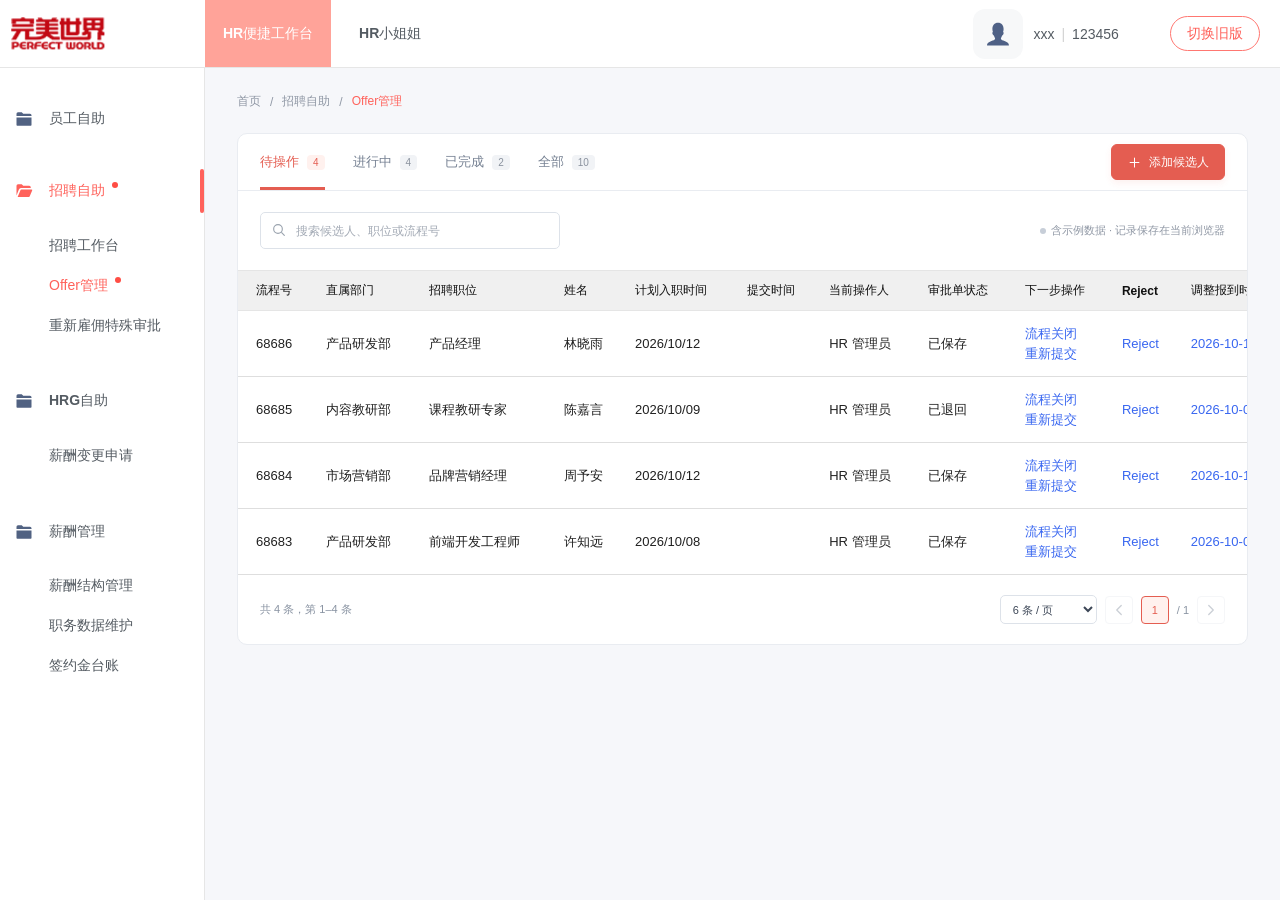
==== commit 25770f2e: "Update Offer salary rules and add job salary maintenance" ====
--- a/index.html
+++ b/index.html
@@ -4,12 +4,13 @@
   <meta charset="UTF-8">
   <meta name="viewport" content="width=device-width, initial-scale=1.0">
   <title>Offer流程管理 · HR便捷工作台</title>
-  <link rel="stylesheet" href="styles.css?v=20261019-payroll-change-fields">
+  <link rel="stylesheet" href="styles.css?v=20261019-offer-salary">
   <script src="payroll-policy.js?v=20261014-signing-demo" defer></script>
   <script src="employee-payroll.js?v=20261019-payroll-change-fields" defer></script>
   <script src="salary-change.js?v=20261014-signing-demo" defer></script>
-  <script src="payroll.js?v=20261014-signing-demo" defer></script>
-  <script src="app.js?v=20261014-signing-demo" defer></script>
+  <script src="job-data.js?v=20261019-offer-salary" defer></script>
+  <script src="payroll.js?v=20261019-offer-salary" defer></script>
+  <script src="app.js?v=20261019-offer-salary" defer></script>
 </head>
 <body>
   <header class="reference-header">
@@ -45,6 +46,7 @@
         <button type="button" class="shell-parent" id="payroll-toggle" aria-expanded="true" aria-controls="payroll-submenu"><svg viewBox="0 0 24 24" aria-hidden="true" fill="currentColor"><path d="M2 7V5a2 2 0 0 1 2-2h5l2 2h9a2 2 0 0 1 2 2v1H2Zm0 3h20v10a1 1 0 0 1-1 1H3a1 1 0 0 1-1-1V10Z"/></svg><span>薪酬管理</span></button>
         <div class="reference-submenu" id="payroll-submenu">
           <a href="#/payroll/projects" class="shell-subitem" data-payroll-page="projects">薪酬结构管理</a>
+          <a href="#/payroll/jobs" class="shell-subitem" data-payroll-page="jobs">职务数据维护</a>
           <a href="#/payroll/signing-bonus" class="shell-subitem" data-payroll-page="signing-bonus">签约金台账</a>
         </div>
       </div>
@@ -65,6 +67,13 @@
       <div class="dialog-footer"><button type="button" class="button" data-close-employee-payroll>取消</button><button type="submit" class="button primary" id="save-employee-payroll">保存</button></div>
     </form>
   </dialog>
+  <dialog id="job-data-dialog" aria-labelledby="job-data-title">
+    <form id="job-data-form">
+      <div class="dialog-heading"><h2 id="job-data-title">编辑职务</h2><button type="button" class="icon-button" data-close-job aria-label="关闭职务编辑">×</button></div>
+      <div id="job-data-body"></div>
+      <div class="dialog-footer"><button type="button" class="button" data-close-job>取消</button><button type="submit" class="button primary">保存</button></div>
+    </form>
+  </dialog>
   <div id="toast" class="toast" popover="manual" role="status" aria-live="polite" hidden></div>
   <dialog id="action-dialog" aria-labelledby="dialog-title"><form id="dialog-form"><div class="dialog-heading"><h2 id="dialog-title"></h2><button type="button" class="icon-button" data-close-dialog aria-label="关闭弹窗"><span data-icon="x"></span></button></div><div id="dialog-content"></div><div class="dialog-footer"><button type="button" class="button" data-close-dialog>取消</button><button class="button primary" type="submit" id="dialog-confirm">确认</button></div></form></dialog>
 </body>
--- a/styles.css
+++ b/styles.css
@@ -413,6 +413,7 @@
 #offer-dialog .salary-subheading h3{font-size:14px;color:#555;font-weight:600}
 #offer-dialog .signing-bonus-module h3{font-size:14px;color:#b15a06;margin-bottom:14px}
 #offer-dialog .monthly-rule-controls{gap:10px 16px}
+#offer-dialog .monthly-rule-controls.amount-only-controls{grid-template-columns:repeat(3,minmax(0,1fr))}
 #offer-dialog .monthly-rule-controls .field>label{font-size:13px}
 #offer-dialog .bonus-rule{padding:11px 0;border-color:#ccc}
 #offer-dialog .bonus-rule-controls .field>label{font-size:13px}
@@ -475,7 +476,7 @@
   #offer-dialog .headcount-item span{font-size:11px}
   #offer-dialog .headcount-caption{padding:6px 2px 0}
   #offer-dialog .salary-submodule,#offer-dialog .signing-bonus-module{margin:10px 2px 14px;padding:12px 10px}
-  #offer-dialog .monthly-rule-controls,#offer-dialog .bonus-rule-controls{grid-template-columns:1fr}
+  #offer-dialog .monthly-rule-controls,#offer-dialog .monthly-rule-controls.amount-only-controls,#offer-dialog .bonus-rule-controls{grid-template-columns:1fr}
   #offer-dialog .signing-settings .field,#offer-dialog .equity-settings .equity-details .field{display:flex;align-items:stretch}
   #offer-dialog .signing-settings .field>label{text-align:left}
   #offer-dialog .signing-amount-row>.field{flex-basis:100%}
@@ -490,3 +491,16 @@
   #offer-dialog .form-footer .button{font-size:12px;min-width:60px;padding:7px 10px}
   #offer-dialog .save-state{font-size:11px}
 }
+
+/* Job salary data maintenance. */
+#job-data-page,#job-data-dialog{--primary:#3478d9;--primary-hover:#2465bc;--primary-soft:#edf4ff}
+#job-data-dialog{width:min(760px,calc(100vw - 32px));max-height:calc(100dvh - 40px);padding:0;border:1px solid #d2d8e0;border-radius:8px}
+#job-data-dialog::backdrop{background:#172a454d}
+#job-data-body{padding:20px 24px}
+#job-data-body .fields{padding:0;gap:18px 24px;grid-template-columns:repeat(2,minmax(0,1fr))}
+#job-data-body input[readonly]{background:#f1f3f6;color:#738096}
+.job-data-note{font-size:12px;color:#7c8a9f;line-height:1.7;margin:0;padding:12px 24px}
+#job-data-body .job-data-note{padding:14px 0 0}
+.job-data-table{min-width:850px}
+.job-data-table th:nth-child(2){width:22%}
+@media(max-width:600px){#job-data-body{padding:16px}#job-data-body .fields{grid-template-columns:1fr}}
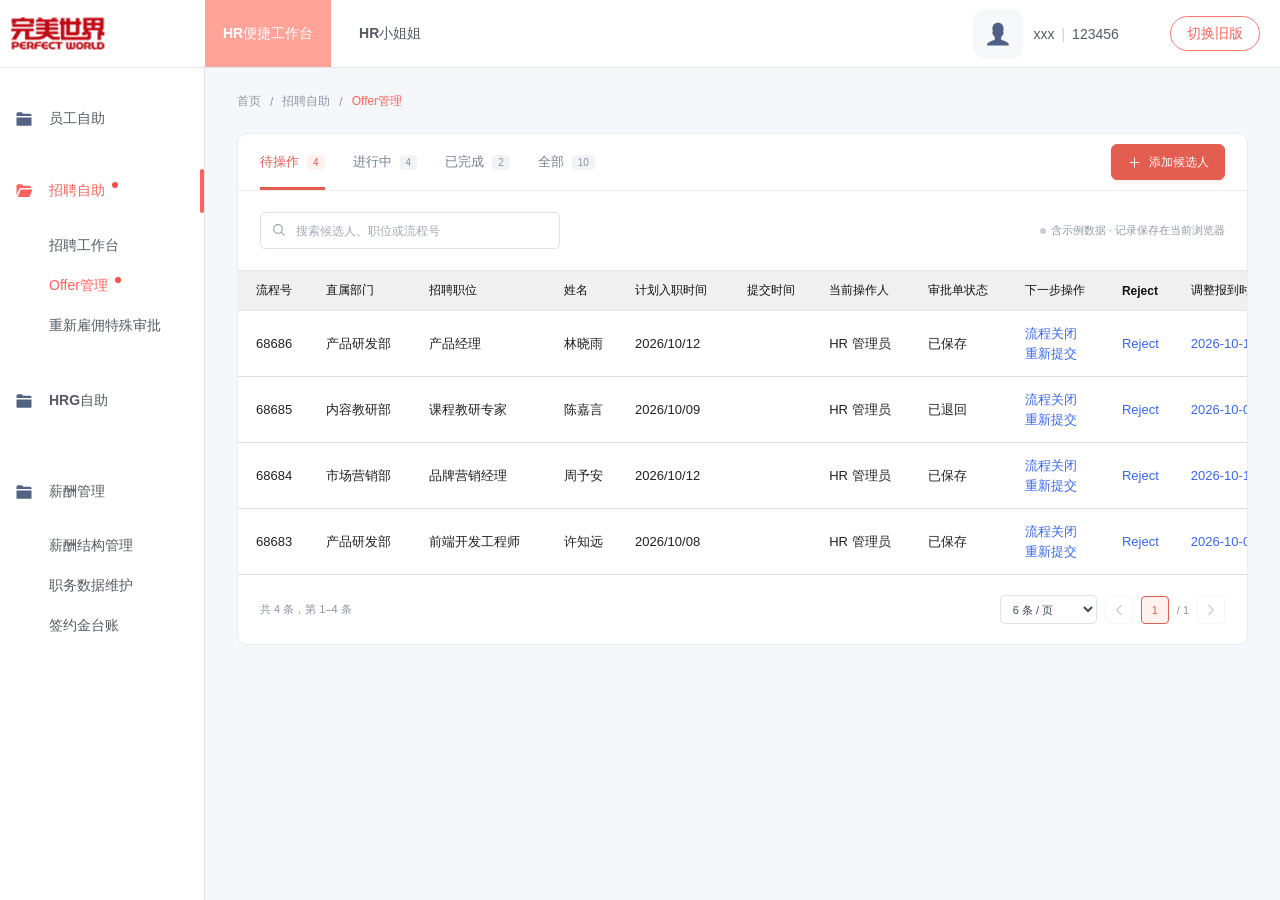
==== commit 75296d4b: "Hide salary change application navigation while keeping the page" ====
--- a/index.html
+++ b/index.html
@@ -39,7 +39,7 @@
       <div class="hrg-group">
         <button type="button" class="shell-parent" id="hrg-toggle" aria-expanded="true" aria-controls="hrg-submenu"><svg viewBox="0 0 24 24" aria-hidden="true" fill="currentColor"><path d="M2 7V5a2 2 0 0 1 2-2h5l2 2h9a2 2 0 0 1 2 2v1H2Zm0 3h20v10a1 1 0 0 1-1 1H3a1 1 0 0 1-1-1V10Z"/></svg><span>HRG自助</span></button>
         <div class="reference-submenu" id="hrg-submenu">
-          <a href="#/hrg/salary-change" class="shell-subitem" data-hrg-page="salary-change">薪酬变更申请</a>
+          <a href="#/hrg/salary-change" class="shell-subitem" data-hrg-page="salary-change" hidden>薪酬变更申请</a>
         </div>
       </div>
       <div class="payroll-group">
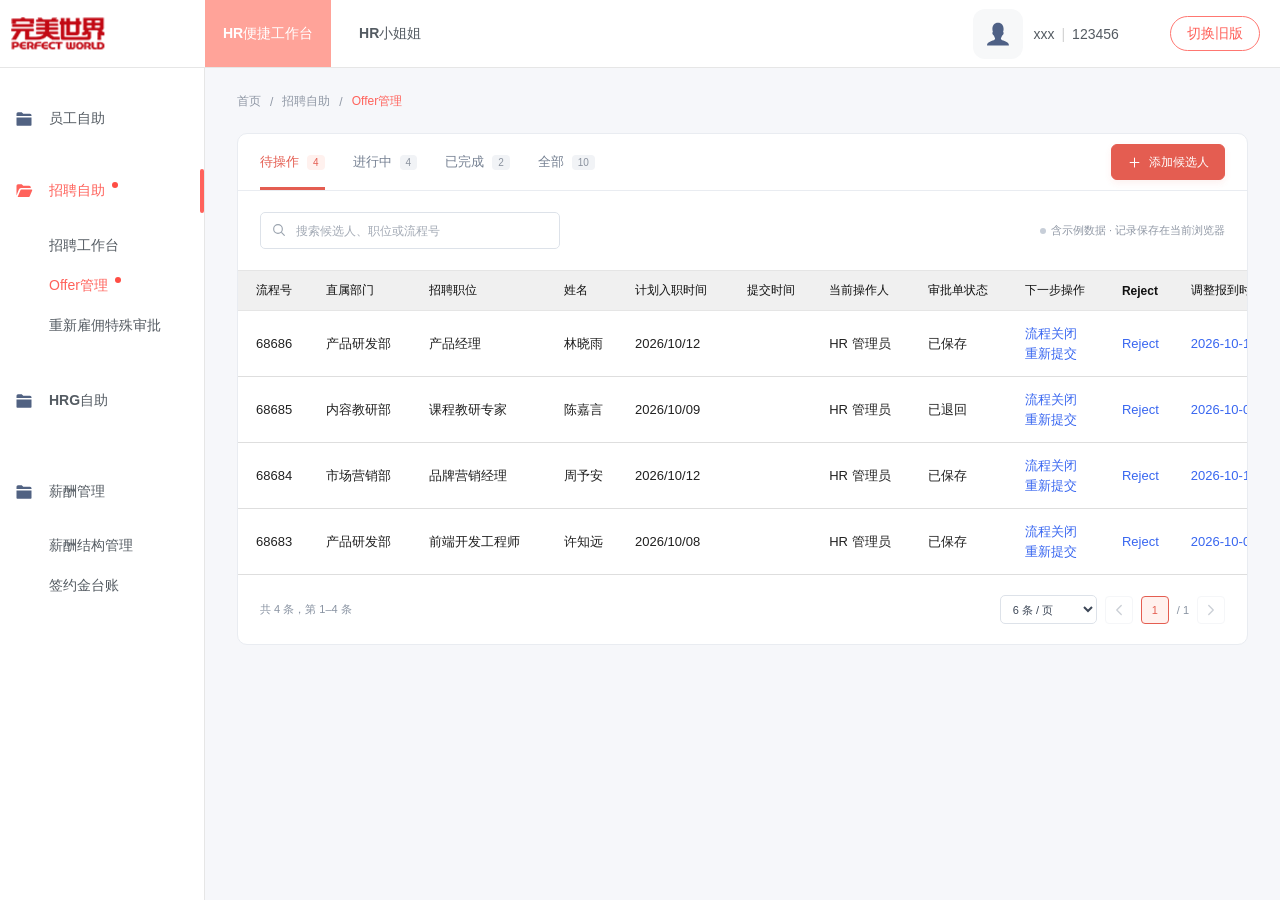
==== commit 1878fedc: "Pause job data maintenance pending detailed requirements" ====
--- a/index.html
+++ b/index.html
@@ -10,7 +10,7 @@
   <script src="salary-change.js?v=20261014-signing-demo" defer></script>
   <script src="job-data.js?v=20261019-offer-salary" defer></script>
   <script src="payroll.js?v=20261019-offer-salary" defer></script>
-  <script src="app.js?v=20261019-offer-salary" defer></script>
+  <script src="app.js?v=20261020-job-data-paused" defer></script>
 </head>
 <body>
   <header class="reference-header">
@@ -46,7 +46,7 @@
         <button type="button" class="shell-parent" id="payroll-toggle" aria-expanded="true" aria-controls="payroll-submenu"><svg viewBox="0 0 24 24" aria-hidden="true" fill="currentColor"><path d="M2 7V5a2 2 0 0 1 2-2h5l2 2h9a2 2 0 0 1 2 2v1H2Zm0 3h20v10a1 1 0 0 1-1 1H3a1 1 0 0 1-1-1V10Z"/></svg><span>薪酬管理</span></button>
         <div class="reference-submenu" id="payroll-submenu">
           <a href="#/payroll/projects" class="shell-subitem" data-payroll-page="projects">薪酬结构管理</a>
-          <a href="#/payroll/jobs" class="shell-subitem" data-payroll-page="jobs">职务数据维护</a>
+          <a href="#/payroll/jobs" class="shell-subitem" data-payroll-page="jobs" hidden>职务数据维护</a>
           <a href="#/payroll/signing-bonus" class="shell-subitem" data-payroll-page="signing-bonus">签约金台账</a>
         </div>
       </div>
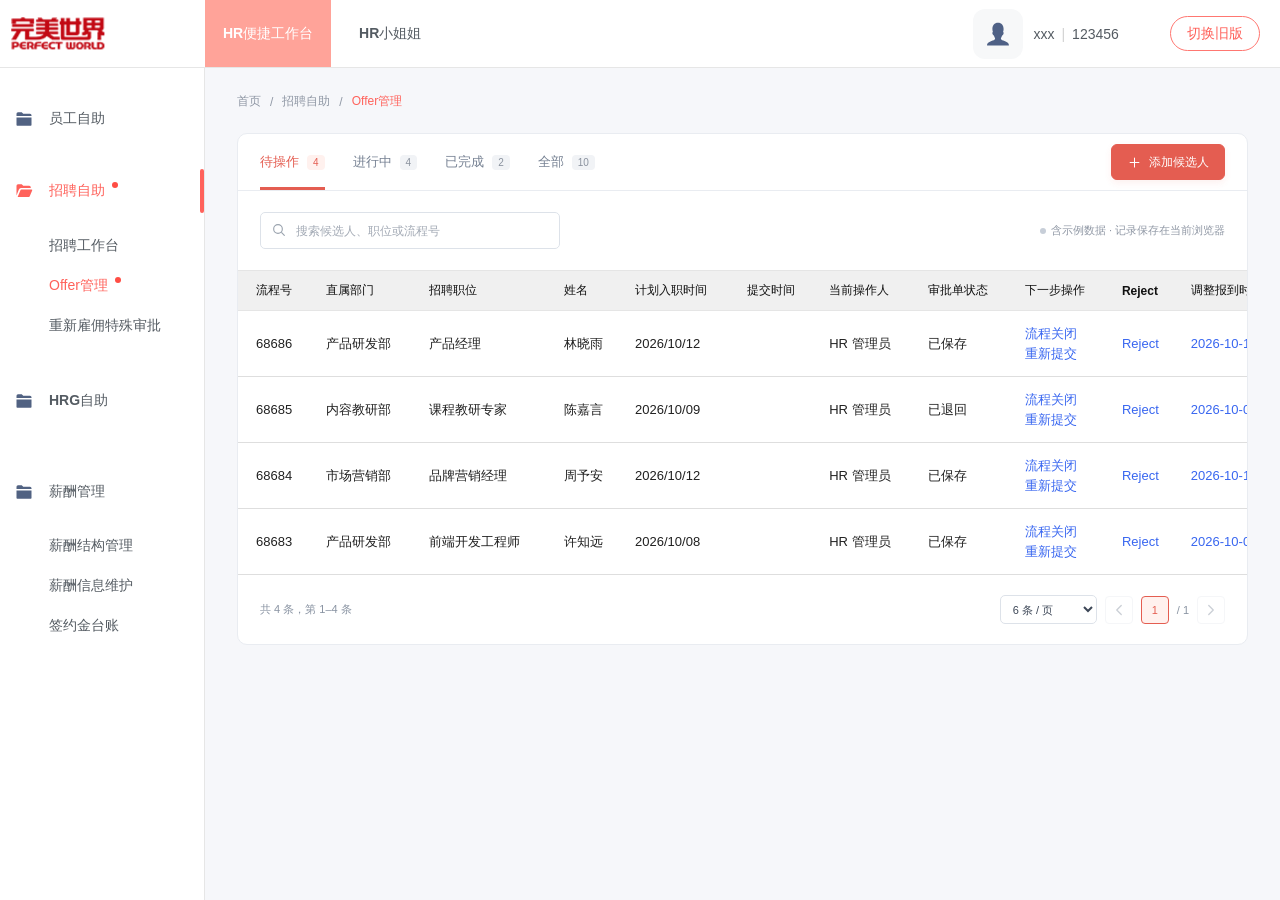
==== commit a5d1962c: "Add employee compensation maintenance page" ====
--- a/index.html
+++ b/index.html
@@ -4,13 +4,14 @@
   <meta charset="UTF-8">
   <meta name="viewport" content="width=device-width, initial-scale=1.0">
   <title>Offer流程管理 · HR便捷工作台</title>
-  <link rel="stylesheet" href="styles.css?v=20261019-offer-salary">
+  <link rel="stylesheet" href="styles.css?v=20261029-maintenance">
   <script src="payroll-policy.js?v=20261014-signing-demo" defer></script>
-  <script src="employee-payroll.js?v=20261019-payroll-change-fields" defer></script>
+  <script src="employee-payroll.js?v=20261029-maintenance" defer></script>
+  <script src="salary-maintenance.js?v=20261029-maintenance" defer></script>
   <script src="salary-change.js?v=20261014-signing-demo" defer></script>
   <script src="job-data.js?v=20261019-offer-salary" defer></script>
-  <script src="payroll.js?v=20261019-offer-salary" defer></script>
-  <script src="app.js?v=20261020-job-data-paused" defer></script>
+  <script src="payroll.js?v=20261029-maintenance" defer></script>
+  <script src="app.js?v=20261029-maintenance" defer></script>
 </head>
 <body>
   <header class="reference-header">
@@ -46,6 +47,7 @@
         <button type="button" class="shell-parent" id="payroll-toggle" aria-expanded="true" aria-controls="payroll-submenu"><svg viewBox="0 0 24 24" aria-hidden="true" fill="currentColor"><path d="M2 7V5a2 2 0 0 1 2-2h5l2 2h9a2 2 0 0 1 2 2v1H2Zm0 3h20v10a1 1 0 0 1-1 1H3a1 1 0 0 1-1-1V10Z"/></svg><span>薪酬管理</span></button>
         <div class="reference-submenu" id="payroll-submenu">
           <a href="#/payroll/projects" class="shell-subitem" data-payroll-page="projects">薪酬结构管理</a>
+          <a href="#/payroll/maintenance" class="shell-subitem" data-payroll-page="maintenance">薪酬信息维护</a>
           <a href="#/payroll/jobs" class="shell-subitem" data-payroll-page="jobs" hidden>职务数据维护</a>
           <a href="#/payroll/signing-bonus" class="shell-subitem" data-payroll-page="signing-bonus">签约金台账</a>
         </div>
--- a/styles.css
+++ b/styles.css
@@ -504,3 +504,21 @@
 .job-data-table{min-width:850px}
 .job-data-table th:nth-child(2){width:22%}
 @media(max-width:600px){#job-data-body{padding:16px}#job-data-body .fields{grid-template-columns:1fr}}
+
+/* Employee compensation maintenance: detail layout and component tabs. */
+.sm-page{--primary:#286699;--primary-hover:#1c507d;--primary-soft:#edf5fc;background:#fff;border:1px solid #d4dce4;border-radius:6px;color:#253a50;overflow:clip}
+.sm-heading{display:flex;align-items:center;justify-content:space-between;padding:23px 26px;border-bottom:1px solid #dbe2e9;background:linear-gradient(110deg,#f3f7fb,#fff)}
+.sm-heading h1{font-size:21px;font-weight:600;margin:0 0 8px}.sm-heading p{font-size:12px;color:#758498;margin:0}
+.sm-tag{font-size:11px;color:#55728e;background:#e9f0f7;border:1px solid #dbe6f1;padding:5px 10px;border-radius:4px}
+.sm-employee-picker{display:flex;align-items:center;gap:12px;flex-wrap:wrap;padding:17px 26px;border-bottom:1px solid #e5eaf0;background:#fafbfd;font-size:12px}
+.sm-employee-picker label{font-weight:600}.sm-employee-picker input{width:260px}.sm-employee-picker select{width:220px}.sm-employee-picker>span{color:#8190a0;font-size:11px}
+.sm-identity{display:flex;align-items:center;gap:34px;padding:24px 26px}.sm-person{display:flex;align-items:center;gap:12px;min-width:180px}.sm-avatar{display:grid;place-items:center;width:44px;height:44px;border-radius:50%;background:#eaf1f8;color:#32658e;font-size:18px}.sm-person strong{font-size:17px;font-weight:600;display:block}.sm-person div>span{display:block;font-size:12px;color:#7b8998;margin-top:7px}
+.sm-identity dl{display:grid;grid-template-columns:100px minmax(180px,2fr) minmax(100px,1fr);gap:22px;flex:1;margin:0}.sm-page dt{font-size:11px;color:#7a8796;margin-bottom:8px}.sm-page dd{margin:0;font-size:12px;line-height:1.7;overflow-wrap:anywhere}
+.sm-details,.sm-components{margin:0 26px 22px;border:1px solid #d8e0e8;border-radius:4px;overflow:hidden}.sm-section-heading{min-height:44px;display:flex;align-items:center;justify-content:space-between;gap:12px;padding:10px 18px;background:#f2f5f8;border-bottom:1px solid #d8e0e8}.sm-section-heading h2{font-size:14px;font-weight:600;margin:0}.sm-section-heading>span{font-size:11px;color:#83909d}.sm-text-button{border:0;background:none;color:#286699;font-size:12px;padding:3px}.sm-text-button:hover{text-decoration:underline}
+.sm-metadata{display:flex;gap:42px;padding:20px 22px 0;align-items:end}.sm-metadata>.field{width:200px;flex-shrink:0}.sm-metadata dl{flex:1;display:grid;grid-template-columns:1fr 1fr 1.5fr;gap:18px;margin:0 0 5px}.sm-note{font-size:11px;color:#7b8a99;line-height:1.8;margin:14px 0 0}.sm-details>.sm-note{margin:12px 22px 18px}.sm-page .field{display:flex;flex-direction:column;gap:9px;min-width:0}.sm-page .field label{font-size:12px;color:#566a7e}.sm-page input,.sm-page select,.sm-page textarea{font-size:12px;border-radius:3px;border-color:#cfd9e2;color:#253a50}.sm-page input:focus,.sm-page select:focus,.sm-page textarea:focus{border-color:#3680b6;box-shadow:0 0 0 3px #3680b617}.sm-page button:focus-visible{outline-color:#3680b680}
+.sm-tabs{display:grid;grid-template-columns:repeat(5,minmax(0,1fr));border-bottom:1px solid #d8e0e8;background:#fbfcfd}.sm-tabs>button{position:relative;background:none;border:0;border-right:1px solid #e4e9ee;border-bottom:3px solid transparent;padding:16px 8px 13px;text-align:left;padding-left:20px;font-size:13px;font-weight:600;color:#758395}.sm-tabs>button:last-child{border-right:0}.sm-tabs>button[aria-selected=true]{color:#245c89;border-bottom-color:#286699;background:#edf5fc}.sm-tabs>button:hover{background:#f1f6fa}.sm-tab-index{font-size:10px;color:#98aaba;margin-right:8px;font-weight:400}.sm-tabs small{display:block;font-size:10px;margin:9px 0 0;font-weight:400;color:#7b8d9e;white-space:nowrap;overflow:hidden;text-overflow:ellipsis}
+.sm-panel{padding:24px;min-height:320px}.sm-panel-title{margin-bottom:22px}.sm-panel-title h3{font-size:15px;margin:0 0 8px;font-weight:600}.sm-panel-title p{font-size:12px;color:#82909e;margin:0;line-height:1.8}.sm-fields{display:grid;grid-template-columns:repeat(3,minmax(0,1fr));gap:20px;align-items:end}.sm-page fieldset{min-width:0;border:0;padding:0;margin:0}.sm-fields>fieldset,.sm-fields>fieldset>fieldset{display:contents}.sm-page .sm-split-inputs{margin-top:18px}.sm-input-unit{position:relative;display:flex;align-items:center}.sm-input-unit input{width:100%;padding-right:64px;font-variant-numeric:tabular-nums}.sm-input-unit>span{position:absolute;right:12px;font-size:11px;color:#8695a4;pointer-events:none}
+.sm-table-wrap{overflow:auto;margin-top:24px}.sm-structure-table{border-collapse:collapse;width:100%;min-width:520px;text-align:left;font-size:12px}.sm-structure-table th,.sm-structure-table td{padding:12px 16px;border:1px solid #dfe6ed;font-variant-numeric:tabular-nums}.sm-structure-table thead th{font-weight:500;color:#6a7b8e;background:#f6f8fb}.sm-structure-table tbody th{font-weight:400}.sm-structure-table tfoot{background:#edf5fc;color:#245c89}.sm-structure-table tfoot th{font-weight:600}.sm-warning{color:#b26624}.sm-bonus-preview{margin-top:28px;padding:22px;background:#f4f8fc;border:1px solid #e0e9f1;border-radius:4px}.sm-bonus-preview>span{font-size:12px;color:#6e8294}.sm-bonus-preview strong{display:block;font-size:26px;font-weight:500;color:#286699;margin:12px 0}.sm-bonus-preview p{font-size:11px;color:#7e90a1;margin:0}.sm-checkbox{display:flex;align-items:center;gap:8px;font-size:12px}.sm-page #sm-equity-details{margin-top:22px}.sm-page textarea{width:100%;height:130px;line-height:1.9}.sm-error{padding:12px 18px;background:#fff4ee;border-bottom:1px solid #f2d8c8;color:#a9492f;font-size:12px;line-height:1.8}
+.sm-footer{position:sticky;bottom:0;z-index:5;display:flex;align-items:center;justify-content:space-between;gap:12px;padding:16px 26px;background:#fff;border-top:1px solid #dce3ea;box-shadow:0 -4px 12px #253a5005}.sm-footer>span{font-size:12px;color:#82909f}.sm-footer>span.is-dirty{color:#b47530}.sm-footer>div{display:flex;gap:10px}.sm-footer .button{border-radius:4px;min-width:94px}.sm-footer .primary{box-shadow:none}
+@media(max-width:1100px){.sm-identity{gap:22px;align-items:flex-start}.sm-person{min-width:140px}.sm-identity dl{grid-template-columns:90px 1fr;gap:14px}.sm-metadata{gap:24px}.sm-metadata dl{grid-template-columns:1fr 1fr}.sm-tabs>button{padding-left:12px}.sm-tab-index{display:none}.sm-fields{gap:14px}.sm-panel{padding:20px}}
+@media(max-width:720px){.sm-heading{padding:20px 16px}.sm-employee-picker{padding:14px 16px;gap:10px}.sm-employee-picker label{width:100%}.sm-employee-picker input,.sm-employee-picker select{width:100%}.sm-identity{padding:20px 16px;display:block}.sm-identity dl{margin-top:20px;grid-template-columns:1fr 1fr}.sm-details,.sm-components{margin:0 12px 16px}.sm-metadata{padding:16px;display:block}.sm-metadata>.field{width:100%}.sm-metadata dl{margin-top:20px}.sm-details>.sm-note{margin:0 16px 16px}.sm-tabs{display:flex;overflow-x:auto}.sm-tabs>button{flex:0 0 125px;padding:14px}.sm-fields{grid-template-columns:1fr}.sm-panel{padding:18px;min-height:310px}.sm-footer{padding:14px 16px;flex-wrap:wrap}.sm-footer>span{font-size:11px}.sm-footer>div{margin-left:auto}.sm-section-heading{padding:12px}.sm-section-heading>span{font-size:10px}}
